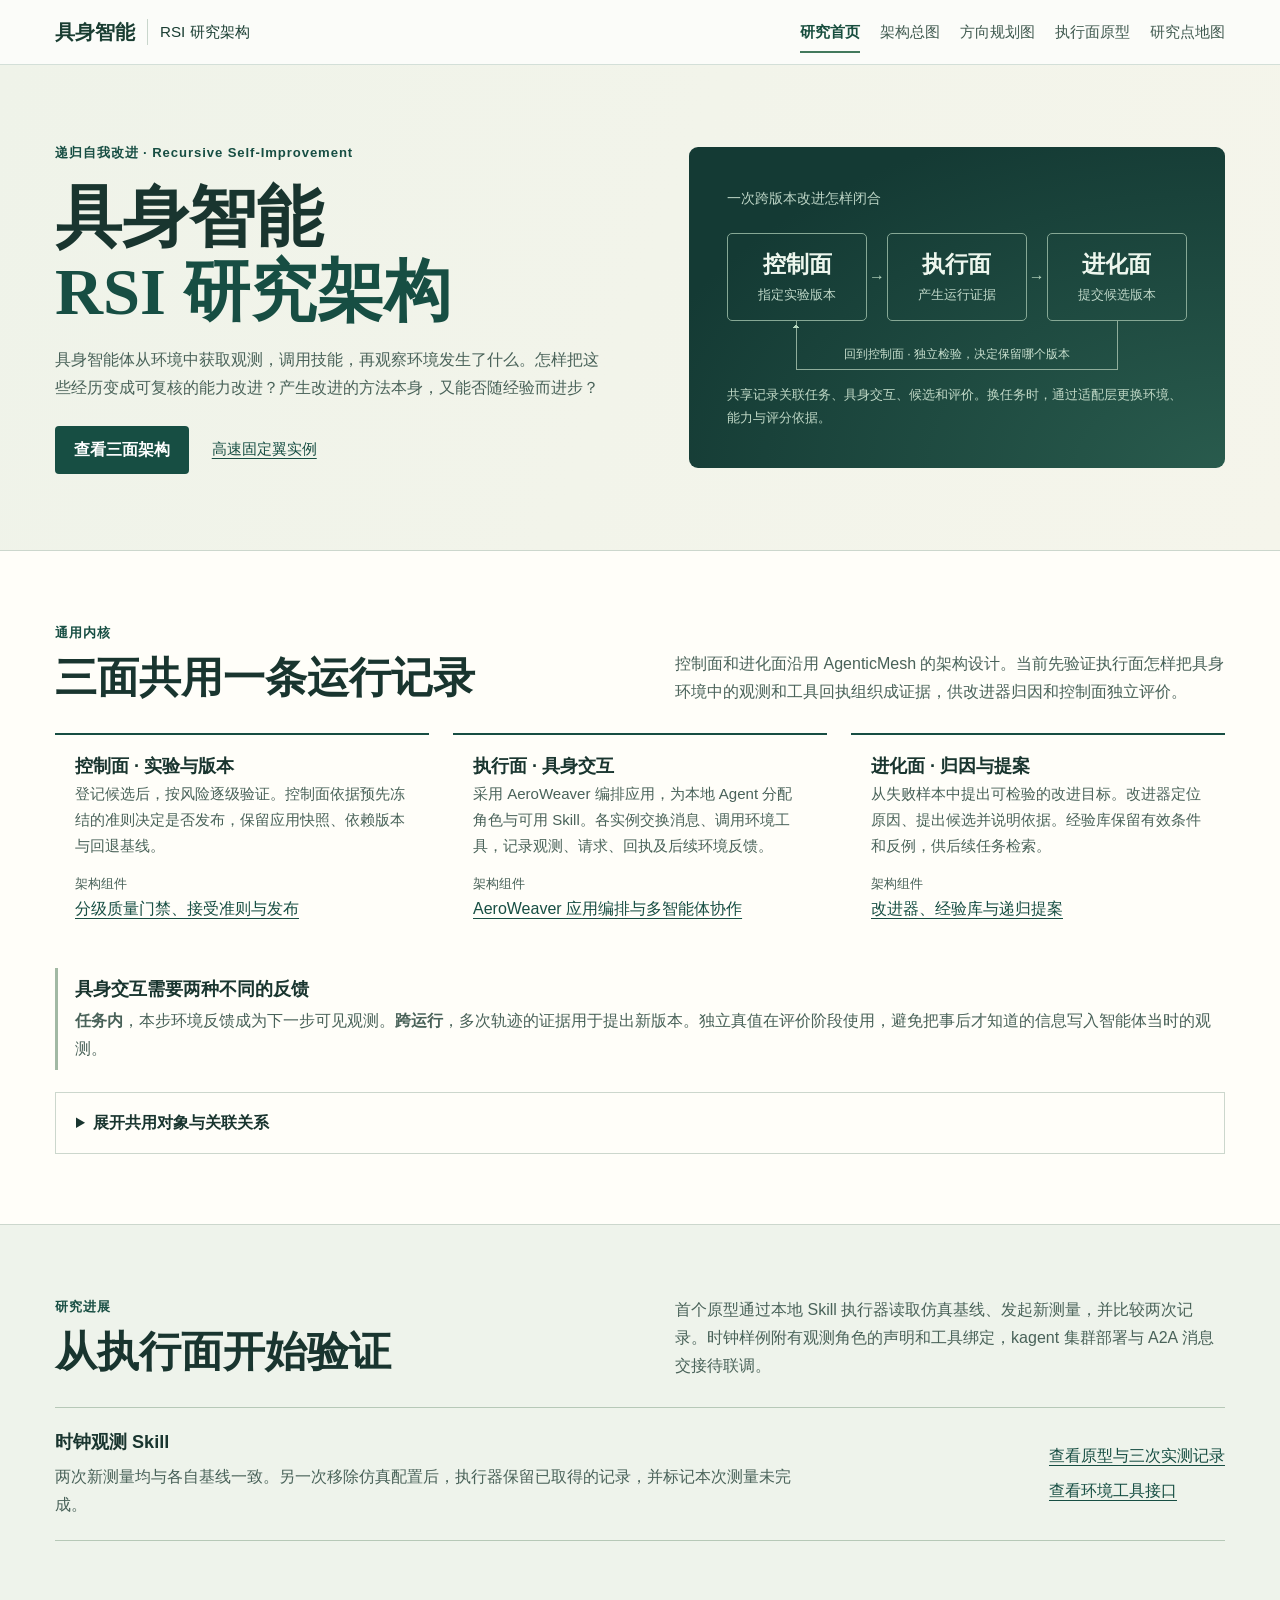
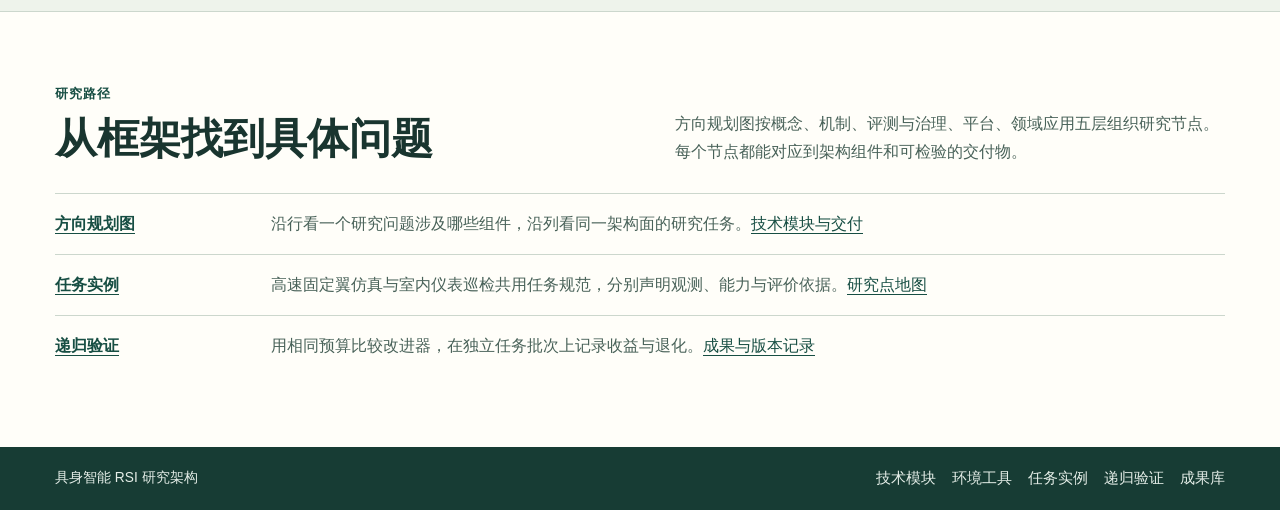
==== index.html @ 6f10c501 "Group application orchestration and local agents under AeroWeaver" ====
<!doctype html>
<html lang="zh-CN"><head><meta charset="utf-8"><meta name="viewport" content="width=device-width,initial-scale=1">
<meta name="theme-color" content="#123c36"><meta name="description" content="具身智能递归自我改进研究框架，涵盖三面架构、研究方向、执行面原型与任务实例。">
<title>具身智能 RSI 研究架构</title>
<link rel="stylesheet" href="./framework.css">
<link rel="stylesheet" href="./embodied.css">
<link rel="stylesheet" href="./guide.css?v=overview-2">
<script src="./framework.js?v=overview-2" defer></script>
</head>
<body id="top" data-page="core"><a class="skip" href="#content">跳到正文</a>
<header class="site-guide"><div class="guide-wrap guide-bar"><a class="guide-brand" href="./index.html"><b>具身智能</b><span>RSI 研究架构</span></a><nav class="guide-nav" aria-label="主导航"><a href="./index.html" aria-current="page">研究首页</a><a href="./architecture.html">架构总图</a><a href="./directions.html">方向规划图</a><a href="./execution.html">执行面原型</a><a href="./topics.html">研究点地图</a></nav></div></header>
<main id="content">
<section class="lead" id="framework"><div class="wrap lead-inner">
      <div><p class="kicker">递归自我改进 · Recursive Self-Improvement</p>
        <h1>具身智能<br><em>RSI 研究架构</em></h1>
        <p class="intro">具身智能体从环境中获取观测，调用技能，再观察环境发生了什么。怎样把这些经历变成可复核的能力改进？产生改进的方法本身，又能否随经验而进步？</p>
        <div class="actions"><a class="button" href="./architecture.html">查看三面架构</a><a class="text-link" href="./fixed-wing.html">高速固定翼实例</a></div>
      </div>
      <figure class="hero-map core-figure">
        <figcaption>一次跨版本改进怎样闭合</figcaption>
        <ol class="cycle">
          <li><a href="./architecture.html#control"><b>控制面</b><span>指定实验版本</span></a></li>
          <li><a href="./architecture.html#execution"><b>执行面</b><span>产生运行证据</span></a></li>
          <li><a href="./architecture.html#evolution"><b>进化面</b><span>提交候选版本</span></a></li>
        </ol>
        <div class="return-path"><span>回到控制面 · 独立检验，决定保留哪个版本</span></div>
        <p>共享记录关联任务、具身交互、候选和评价。换任务时，通过适配层更换环境、能力与评分依据。</p>
      </figure>
    </div></section>
<section class="wrap section" id="shared-record">
      <div class="section-head"><div><p class="kicker">通用内核</p><h2>三面共用一条运行记录</h2></div><p>控制面和进化面沿用 AgenticMesh 的架构设计。当前先验证执行面怎样把具身环境中的观测和工具回执组织成证据，供改进器归因和控制面独立评价。</p></div>
      <div class="planes">
        <article><h3>控制面 · 实验与版本</h3><p>登记候选后，按风险逐级验证。控制面依据预先冻结的准则决定是否发布，保留应用快照、依赖版本与回退基线。</p><small>架构组件</small><a href="./architecture.html#control">分级质量门禁、接受准则与发布</a></article>
        <article><h3>执行面 · 具身交互</h3><p>采用 AeroWeaver 编排应用，为本地 Agent 分配角色与可用 Skill。各实例交换消息、调用环境工具，记录观测、请求、回执及后续环境反馈。</p><small>架构组件</small><a href="./architecture.html?v=1.9#execution">AeroWeaver 应用编排与多智能体协作</a></article>
        <article><h3>进化面 · 归因与提案</h3><p>从失败样本中提出可检验的改进目标。改进器定位原因、提出候选并说明依据。经验库保留有效条件和反例，供后续任务检索。</p><small>架构组件</small><a href="./architecture.html#evolution">改进器、经验库与递归提案</a></article>
      </div>
      <div class="handoff"><h3>具身交互需要两种不同的反馈</h3><p><b>任务内</b>，本步环境反馈成为下一步可见观测。<b>跨运行</b>，多次轨迹的证据用于提出新版本。独立真值在评价阶段使用，避免把事后才知道的信息写入智能体当时的观测。</p></div>
      <details class="worked"><summary>展开共用对象与关联关系</summary><div class="table-scroll"><table>
        <thead><tr><th scope="col">对象</th><th scope="col">最小约定</th><th scope="col">关联到</th></tr></thead><tbody>
          <tr><th scope="row">任务与能力</th><td>环境、具身体、观测范围、能力及版本</td><td>一次运行的条件</td></tr>
          <tr><th scope="row">运行与证据</th><td>运行号、采样和可见时刻、请求回执、后续观测</td><td>当时能知道什么、后来验证了什么</td></tr>
          <tr><th scope="row">提案与候选</th><td>父版本、改进器版本、改动对象、依据与预期</td><td>由哪次经验提出哪次修改</td></tr>
          <tr><th scope="row">评价与版本</th><td>独立协议、对照版本、预算、结果和冻结样本标识</td><td>本轮采用哪个版本，为什么</td></tr>
        </tbody></table></div></details>
    </section>
<section class="band home-work"><div class="wrap section">
  <div class="section-head"><div><p class="kicker">研究进展</p><h2>从执行面开始验证</h2></div>
  <p>首个原型通过本地 Skill 执行器读取仿真基线、发起新测量，并比较两次记录。时钟样例附有观测角色的声明和工具绑定，kagent 集群部署与 A2A 消息交接待联调。</p></div>
  <div class="home-result"><div><h3>时钟观测 Skill</h3><p>两次新测量均与各自基线一致。另一次移除仿真配置后，执行器保留已取得的记录，并标记本次测量未完成。</p></div>
  <div class="home-result-links"><a href="./execution.html">查看原型与三次实测记录</a><a href="./environment.html">查看环境工具接口</a></div></div>
</div></section>
<section class="wrap section home-index"><div class="section-head"><div><p class="kicker">研究路径</p><h2>从框架找到具体问题</h2></div>
<p>方向规划图按概念、机制、评测与治理、平台、领域应用五层组织研究节点。每个节点都能对应到架构组件和可检验的交付物。</p></div>
<dl class="home-rows">
  <div><dt><a href="./directions.html">方向规划图</a></dt><dd>沿行看一个研究问题涉及哪些组件，沿列看同一架构面的研究任务。<a href="./modules.html">技术模块与交付</a></dd></div>
  <div><dt><a href="./cases.html">任务实例</a></dt><dd>高速固定翼仿真与室内仪表巡检共用任务规范，分别声明观测、能力与评价依据。<a href="./topics.html">研究点地图</a></dd></div>
  <div><dt><a href="./recursion.html">递归验证</a></dt><dd>用相同预算比较改进器，在独立任务批次上记录收益与退化。<a href="./assets.html">成果与版本记录</a></dd></div>
</dl></section>
</main>
<footer class="site-foot"><div class="guide-wrap"><span>具身智能 RSI 研究架构</span><nav aria-label="技术资料"><a href="./modules.html">技术模块</a><a href="./environment.html">环境工具</a><a href="./cases.html">任务实例</a><a href="./recursion.html">递归验证</a><a href="./assets.html">成果库</a></nav></div></footer>
</body></html>
---- framework.css ----
:root {
  color-scheme: light;
  --ink: #19352f;
  --muted: #496259;
  --green: #174e43;
  --line: #ccd7cd;
  --pale: #eef3eb;
  --cream: #fffef9;
  --gold: #ad531f;
  --sans: Inter, "Microsoft YaHei", "PingFang SC", sans-serif;
  --serif: "Noto Serif CJK SC", "Source Han Serif SC", SimSun, serif;
  --mono: "IBM Plex Mono", Consolas, monospace;
}
* { box-sizing: border-box; }
html { scroll-behavior: smooth; scroll-padding-top: 1rem; }
body { margin: 0; background: var(--cream); color: var(--ink); font: 1rem/1.75 var(--sans); }
h1, h2, h3, p, figure, ol { margin: 0; }
a { color: var(--green); text-underline-offset: .25em; }
a:focus-visible, summary:focus-visible { outline: 3px solid #ac642d; outline-offset: 4px; }
.wrap { width: min(1170px, calc(100% - 80px)); margin-inline: auto; }
.skip { position: absolute; top: -80px; left: 14px; z-index: 2; padding: 9px; background: white; }
.skip:focus { top: 8px; }
.bar, nav, .brand, .actions { display: flex; align-items: center; }
.bar { justify-content: space-between; min-height: 69px; gap: 20px; }
header, .lead, .band { border-bottom: 1px solid var(--line); }
nav, .actions { gap: 23px; flex-wrap: wrap; }
nav a, .brand { text-decoration: none; }
nav a:hover, .brand:hover { text-decoration: underline; }
nav a { font-size: .91rem; }
.nav-topic { font-weight: 700; }
.brand { gap: 12px; white-space: nowrap; }
.brand b { font: 700 1.3rem/1.3 var(--serif); }
.brand span { padding-left: 12px; border-left: 1px solid var(--line); font-size: .94rem; }
.lead { background: linear-gradient(110deg,#eff3e9,#f5f5eb); }
.lead-inner { display: grid; grid-template-columns: 1.03fr 1fr; gap: 7%; align-items: center; padding-block: clamp(48px,6vw,82px); }
.kicker { color: var(--green); font-size: .82rem; font-weight: 700; letter-spacing: .07em; }
h1 { margin: 16px 0; font: 700 clamp(3.05rem,5.2vw,5rem)/1.12 var(--serif); }
h1 em { color: var(--green); font-style: normal; }
h2 { font: 700 clamp(1.75rem,3.3vw,2.75rem)/1.3 var(--serif); margin-top: 6px; }
h3 { font-size: 1.13rem; line-height: 1.6; }
.intro, .section-head>p, .domain p, .handoff p, .road p, .students p { color: var(--muted); }
.actions { margin-top: 24px; }
.button { display: inline-block; padding: .62em 1.18em; border-radius: 4px; background: var(--green); color: white; text-decoration: none; font-weight: 650; }
.button:hover { background: #216451; }
.text-link { font-size: .95rem; }
.hero-map { padding: clamp(23px,3vw,40px); color: #eff6e9; border-radius: 9px; background: radial-gradient(ellipse at bottom right,#295b4d,#143a34 80%); }
.hero-map figcaption { color: #bdd5c6; font-size: .9rem; margin-bottom: 20px; }
.map-root { position: relative; padding: 10px 8px; margin: auto auto 22px; width: fit-content; max-width: 100%; text-align: center; font: 700 clamp(1.05rem,1.8vw,1.4rem)/1.4 var(--serif); }
.map-root::after { content: ''; position: absolute; left: 50%; top: 100%; height: 23px; border-left: 1px solid #8ab09b; }
.map-branches { display: grid; grid-template-columns: repeat(3,1fr); }
.map-branches a { position: relative; display: grid; justify-items: center; gap: 3px; padding: 18px 1px 5px; color: white; text-decoration: none; }
.map-branches a:hover b { text-decoration: underline; }
.map-branches a::before { content: ''; position: absolute; top: 0; left: 0; right: 0; border-top: 1px solid #8ab09b; }
.map-branches a:first-child::before { left: 50%; }
.map-branches a:last-child::before { right: 50%; }
.map-branches a::after { content: ''; position: absolute; top: 0; left: 50%; height: 12px; border-left: 1px solid #8ab09b; }
.map-branches small, .section-id { font: .86rem/1.5 var(--mono); }
.map-branches small { color: #a9cbb6; }
.map-floor { display: flex; justify-content: space-evenly; flex-wrap: wrap; gap: 8px; margin-top: 19px; border-block: 1px solid #5e8475; padding: 9px 0; color: #dcebdc; }
.hero-map p { margin-top: 12px; color: #c1d9c7; font-size: .84rem; }
.section { padding-block: clamp(45px,5.5vw,75px); }
.section-head { display: grid; grid-template-columns: 1fr 1fr; gap: 6%; align-items: end; margin-bottom: 27px; }
.tracks, .planes, .asset-list { display: grid; grid-template-columns: repeat(3,minmax(0,1fr)); gap: 24px; }
.track, .planes article, .asset-list>div { padding: 15px 0 8px; border-top: 2px solid var(--green); }
.track p:not(.section-id), .planes p, .asset-list p { color: var(--muted); font-size: .94rem; }
.track .section-id { margin-bottom: 4px; color: var(--gold); }
.track .big-q { margin: 9px 0; color: var(--ink) !important; font-size: 1.05rem !important; font-weight: 600; }
details summary { cursor: pointer; font-weight: 600; }
.track details { font-size: .9rem; margin: 14px 0; }
.track details p { margin-top: 6px; }
.track>a { font-size: .9rem; }
.domain, .handoff { border-left: 3px solid #a2b9a4; margin-top: 25px; padding: 7px 0 7px 17px; }
.domain strong, .handoff h3 { display: block; margin-bottom: 3px; }
.band { background: var(--pale); border-top: 1px solid var(--line); }
.planes article { background: var(--cream); padding: 17px 20px 20px; }
.planes small { display: block; margin-top: 12px; color: var(--muted); }
.planes b { font-size: .93rem; }
.road { list-style: none; padding: 0; counter-reset: step; }
.road li { counter-increment: step; display: grid; grid-template-columns: 48px 1fr; gap: 12px; border-top: 1px solid var(--line); padding: 14px 0; }
.road li::before { content: counter(step, decimal-leading-zero); color: var(--gold); font: 1rem/1.75 var(--mono); }
.road small { color: var(--green); }
.asset-list span { display: block; color: var(--muted); font-size: .82rem; }
.asset-list a { font-weight: 650; }
.asset-link { margin-top: 18px; font-size: .9rem; }
.worked { margin-top: 22px; padding: 16px 20px; background: var(--cream); border: 1px solid var(--line); }
.worked>div { padding-top: 10px; }
.table-scroll { overflow-x: auto; }
table { width: 100%; border-collapse: collapse; margin: 8px 0 13px; font-size: .92rem; }
caption { text-align: left; padding: 4px 0; color: var(--muted); }
th, td { text-align: left; padding: 6px 10px; border-bottom: 1px solid var(--line); }
.students { display: grid; grid-template-columns: 1.5fr 1fr; gap: 7%; align-items: center; }
.students>div:last-child { display: grid; justify-items: start; gap: 11px; }
.students p:not(.kicker) { margin-top: 9px; }
footer { background: #153b33; color: #d3e5d6; font-size: .86rem; }
footer a { color: #eaf4e9; }
@media (max-width: 820px) {
  .wrap { width: calc(100% - 40px); }
  .bar { flex-wrap: wrap; gap: 7px; padding-block: 12px; }
  nav { gap: 8px 17px; }
  .lead-inner, .section-head { gap: 24px; }
  .tracks, .planes, .asset-list { gap: 16px; }
}
@media (max-width: 680px) {
  .lead-inner, .section-head, .students, .tracks, .planes, .asset-list { grid-template-columns: 1fr; }
  .lead-inner { padding-block: 32px; }
  .section-head { gap: 10px; }
  .hero-map { padding: 20px; }
  .students { gap: 18px; }
  .road li { grid-template-columns: 34px 1fr; }
  .bar { align-items: flex-start; }
  .actions { gap: 14px; }
  th, td { padding: 4px; }
  .worked { padding: 13px; }
}
@media (prefers-reduced-motion: reduce) {
  html { scroll-behavior: auto; }
}
@media print {
  header nav, .skip, .actions, footer { display: none; }
  .section, .lead-inner { padding-block: 16px; }
  .wrap { width: 96%; }
  .track, .planes article, .worked, .road li { break-inside: avoid; }
}
---- embodied.css ----
.cycle {
  list-style: none;
  margin: 22px 0 0;
  padding: 0;
  display: grid;
  grid-template-columns: repeat(3,minmax(0,1fr));
  align-items: stretch;
  gap: 20px;
}
.cycle li { position: relative; }
.cycle a {
  display: grid;
  gap: 3px;
  height: 100%;
  padding: 13px 3px;
  border: 1px solid #86a895;
  border-radius: 5px;
  text-align: center;
  text-decoration: none;
  color: #eef7ee;
}
.cycle a:hover { background: #376657; }
.cycle a b { font: 700 clamp(1.1rem,1.8vw,1.5rem)/1.5 var(--serif); }
.cycle a span { font-size: .8rem; color: #c0d8c9; }
.cycle li:not(:last-child)::after {
  content: '→';
  position: absolute;
  inset: 50% auto auto calc(100% + 2px);
  transform: translateY(-50%);
  color: #b7d6bf;
}
.return-path {
  position: relative;
  margin: 0 15% 13px;
  border: 1px solid #8fad9b;
  border-top: 0;
  padding: 20px 3px 5px;
  text-align: center;
  line-height: 1.45;
}
.return-path::before { content: '▴'; position: absolute; top: -7px; left: -5px; color: #b6d8bf; }
.return-path span { color: #c9e0cf; font-size: .78rem; }
.profile-panel { padding: clamp(16px,2.5vw,30px); border: 1px solid var(--line); background: var(--cream); }
.profile-menu, .profile-links { display: flex; align-items: center; flex-wrap: wrap; gap: 10px 18px; }
.profile-menu { border-bottom: 1px solid var(--line); padding-bottom: 14px; margin-bottom: 14px; }
.profile-menu label { font-weight: 650; }
.profile-menu select { font: inherit; max-width: 100%; padding: .3em .7em; color: var(--ink); background: white; border: 1px solid #8ba095; border-radius: 4px; }
.profile-menu span { font-size: .86rem; color: var(--muted); }
.profile-panel h3 { font: 700 1.45rem/1.6 var(--serif); }
.field-grid { display: grid; grid-template-columns: repeat(3,minmax(0,1fr)); gap: 14px 23px; margin: 16px 0 22px; }
.field-grid>div { padding-top: 9px; border-top: 1px solid var(--line); }
.field-grid dt { font-weight: 650; color: var(--green); }
.field-grid dd { margin: 2px 0 0; color: var(--muted); font-size: .94rem; }
.profile-links { font-size: .92rem; }
.levels { display: grid; grid-template-columns: 1fr 1fr; gap: 25px; }
.levels article { padding: 16px 0; border-top: 2px solid var(--green); }
.levels article>b { display: block; margin-top: 12px; font-size: .88rem; color: var(--green); }
.evidence-status { border-left: 3px solid #8eaa96; padding-left: 14px; margin-top: 14px; color: var(--muted); }
#control, #execution, #evolution { scroll-margin-top: 20px; }
@media (max-width:680px) {
  .field-grid, .levels { grid-template-columns: 1fr; }
  .cycle { gap: 14px; }
  .cycle a { padding: 9px 1px; }
  .cycle a span { font-size: .7rem; }
  .cycle li:not(:last-child)::after { font-size: .75rem; left: calc(100% + 1px); }
}
---- guide.css ----
.site-guide { background: #fbfcf9; border-bottom: 1px solid #d3dfd8; }
.guide-wrap, .diagram-page { width: min(1170px, calc(100% - 80px)); margin-inline: auto; }
.guide-bar, .guide-brand, .guide-nav { display: flex; align-items: center; }
.guide-bar { min-height: 64px; justify-content: space-between; gap: 12px 24px; }
.guide-brand { gap: 12px; color: #193d32; text-decoration: none; white-space: nowrap; }
.guide-brand b { font: 700 1.25rem/1.4 var(--serif,serif); }
.guide-brand span { border-left: 1px solid #c9d6cc; padding-left: 12px; font-size: .95rem; }
.guide-nav { flex-wrap: wrap; gap: 2px 20px; }
.guide-nav a { padding-block: 8px 6px; border-bottom: 2px solid transparent; font-size: .94rem; color: #405a50; text-decoration: none; white-space: nowrap; }
.guide-nav a:hover, .guide-nav a:focus-visible, .guide-nav a[aria-current] { color: #174d3e; border-color: #43795c; text-decoration: none; }
.guide-nav a[aria-current] { font-weight: 700; }
.home-result { display: grid; grid-template-columns: 2fr 1fr; gap: 1.75rem; padding-block: 1.3rem; border-block: 1px solid #b6c8b7; align-items: center; }
.home-result p { color: var(--muted); margin-top: .35rem; }
.home-result-links { display: grid; gap: .45rem; justify-self: end; }
.home-rows { margin: 0; }
.home-rows > div { display: grid; grid-template-columns: 12rem 1fr; gap: 1.5rem; padding-block: 1rem; border-top: 1px solid var(--line); }
.home-rows dt { font-weight: 700; }
.home-rows dd { margin: 0; color: var(--muted); }
.home-rows dd a { display: inline-block; }
.site-foot { background: #173c34; color: #e5eee8; }
.site-foot .guide-wrap { display: flex; flex-wrap: wrap; justify-content: space-between; align-items: center; gap: 10px 24px; padding-block: 19px; }
.site-foot nav { display: flex; flex-wrap: wrap; gap: 7px 16px; }
.site-foot nav a { color: #e5eee8; }
.detail-heading { margin: 5px 0 0; font: 700 clamp(1.85rem,3.2vw,2.7rem)/1.35 var(--serif); }
.twin-note { margin-top: 20px; border-top: 1px solid var(--line); padding-top: 14px; }
.twin-note h2 { font-size: 1.2rem; margin-bottom: 5px; }
.diagram-page { margin-block: 18px 24px; }
.overview-poster { padding: 1.25rem; margin: 0; background: #fff; border: 1px solid #b8ccc0; border-radius: 8px; color: #213d33; line-height: 1.45; }
.poster-heading { display: flex; gap: 10px 24px; justify-content: space-between; align-items: center; padding: 0 0 13px; }
.poster-heading h1 { font: 700 2rem/1.25 var(--serif); margin: 0 0 4px; }
.poster-heading p,.poster-plane p,.env-content p { color: #3a5448; font-size: .94rem; }
.poster-heading .poster-download { white-space: nowrap; font-weight: 650; font-size: .88rem; }
.overview-poster h2 { font: 700 1.06rem/1.4 var(--sans); margin: 0; color: #1e3a2f; }
.overview-poster a { color: #194c3e; text-underline-offset: .18em; }
.poster-band,.poster-plane { border: 1px solid var(--edge); border-left: 4px solid var(--edge); border-radius: 5px; background: var(--tint); padding: 8px 12px; }
.poster-band { display: grid; grid-template-columns: 11.5rem 1fr; align-items: center; gap: 4px 12px; }
.poster-band.frozen { --edge: #a1b1a7; --tint: #f2f5f2; margin-bottom: 6px; }
.poster-band.decision { --edge: #b99b5e; --tint: #fbf6e9; }
.poster-plane.evolve { --edge: #80a68a; --tint: #eef4ec; }
.poster-plane.run { --edge: #809faf; --tint: #edf4f8; }
.poster-band.evidence { --edge: #a2aa8d; --tint: #f4f5ed; }
.poster-band.environment { --edge: #639381; --tint: #ebf4ee; margin-top: 6px; }
.poster-label small { color: #425b50; font-size: .82rem; }
.poster-nodes { display: grid; grid-template-columns: repeat(3,minmax(0,1fr)); gap: 6px; }
.poster-nodes a,.role-flow a { display: grid; place-content: center; min-height: 40px; padding: 4px 7px; border: 1px solid var(--edge); border-radius: 4px; background: #fff; text-align: center; text-decoration: none; }
.poster-nodes a:hover,.role-flow a:hover { text-decoration: underline; background: #f7faf7; }
.poster-nodes strong,.role-flow a { font-size: .94rem; }
.poster-nodes span { font-size: .82rem; color: #486155; }
.direction-lines { display: grid; grid-template-columns: 1fr 1.2fr; align-items: center; gap: 10px; text-align: center; padding-block: 4px; font-size: .82rem; font-weight: 650; color: #476451; }
.direction-lines span+span { color: #3f6178; }
.poster-pair { display: grid; grid-template-columns: 1fr 1.2fr; gap: 10px; }
.poster-plane .poster-label { display: flex; flex-wrap: wrap; align-items: baseline; gap: 2px 10px; }
.poster-plane .poster-nodes,.role-flow { margin: 7px 0; }
.poster-plane p + p { margin-top: 5px; }
.role-flow { display: grid; grid-template-columns: 1fr auto 1fr; align-items: center; gap: 7px; }
.role-flow span { font-size: .82rem; color: #3f6178; }
.role-flow a { min-height: 32px; font-weight: 650; }
.env-content .poster-nodes { grid-template-columns: 1fr 1fr; margin-top: 5px; }
.poster-use { display: flex; justify-content: space-between; align-items: baseline; flex-wrap: wrap; gap: 6px 14px; padding-top: 9px; font-size: .88rem; }
.anchor-terms, .gates { display: grid; grid-template-columns: repeat(4,minmax(0,1fr)); gap: .8rem; }
.anchor-terms span, .gates span { display: block; color: #40574b; font-size: .86rem; }
.anchor-terms b, .gates b { display: block; color: #20382c; font-size: .94rem; }
.wide-band { display: block; }
.wide-band .poster-label { display: flex; align-items: baseline; gap: .7rem; }
.gate-ends { display: flex; align-items: baseline; gap: .75rem; margin-top: .4rem; font-size: .9rem; }
.gate-ends b { flex: none; color: #695222; }
.gates { list-style: none; margin: .5rem 0; padding: 0; gap: 1.4rem; }
.gates li { position: relative; background: #fffcf4; border: 1px solid #d8c59a; border-radius: 4px; padding: .45rem .6rem; }
.gates li:not(:last-child)::after { content: '→'; position: absolute; top: 50%; left: calc(100% + .23rem); transform: translateY(-50%); color: #866a37; }
.plane-spec { margin: .5rem 0; font-size: .91rem; }
.plane-spec > div { display: grid; grid-template-columns: 5.5em 1fr; gap: .35rem; border-top: 1px solid #c6d6cb; padding: .38rem 0; }
.plane-spec dt { font-weight: 650; }
.plane-spec dd { margin: 0; color: #385045; }
.overview-poster .plane-foot { border-top: 1px solid var(--edge); margin-top: .4rem; padding-top: .4rem; color: #3a5042; font-size: .86rem; }
.diagram-view { min-width: 0; }
.export-poster { float: right; font-size: .9rem; padding-block: .35rem; margin-left: .6rem; }
.diagram-scroll { clear: both; }
.diagram-tools { display: flex; align-items: center; flex-wrap: wrap; gap: .35rem; margin: 0 0 .65rem; font: .875rem/1.5 var(--sans); color: #425c50; }
.diagram-tools [hidden], .diagram-tools[hidden] { display: none; }
.zoom-label { margin-right: .3rem; }
.diagram-tools button { font: inherit; border: 1px solid #baccc0; border-radius: 4px; color: #294e40; background: white; padding: .3rem .72rem; cursor: pointer; }
.diagram-tools button[aria-pressed="true"] { background: #21503e; border-color: #21503e; color: white; }
.zoom-amount { min-width: 3.1em; text-align: center; font-variant-numeric: tabular-nums; }
.diagram-tools button:disabled { opacity: .45; }
.diagram-scroll { max-width: 100%; overflow-x: auto; overscroll-behavior-x: contain; }
.diagram-scroll:focus-visible { outline: 2px solid #43795c; outline-offset: 2px; }
.diagram-stage { position: relative; width: 70rem; margin-inline: auto; overflow: hidden; }
.diagram-sheet { display: flow-root; width: 70rem; transform-origin: left top; }
.diagram-sheet .layer-matrix { margin: 0; }
@media(max-width:800px) {
  .guide-wrap,.diagram-page { width: calc(100% - 32px); }
  .guide-bar { flex-wrap: wrap; gap: 3px 16px; padding-block: 10px 5px; }
  .guide-nav { gap: 0 12px; }
  .guide-nav a { padding-block: 6px; font-size: .9rem; }
}
@media(max-width:660px) {
  .home-rows > div,.home-result { grid-template-columns: 1fr; gap: .25rem; }
  .home-result-links { margin-top: .6rem; justify-self: start; }
  .guide-nav { width: 100%; }
}
@media print {
  .site-guide,.site-foot,.export-poster,.diagram-tools { display: none; }
  .diagram-scroll,.diagram-stage { overflow: visible; }
  .diagram-stage,.diagram-sheet { width: 100% !important; height: auto !important; transform: none !important; }
  .diagram-page { width: 100%; margin: 0; }
  .overview-poster { break-inside: avoid; print-color-adjust: exact; }
}
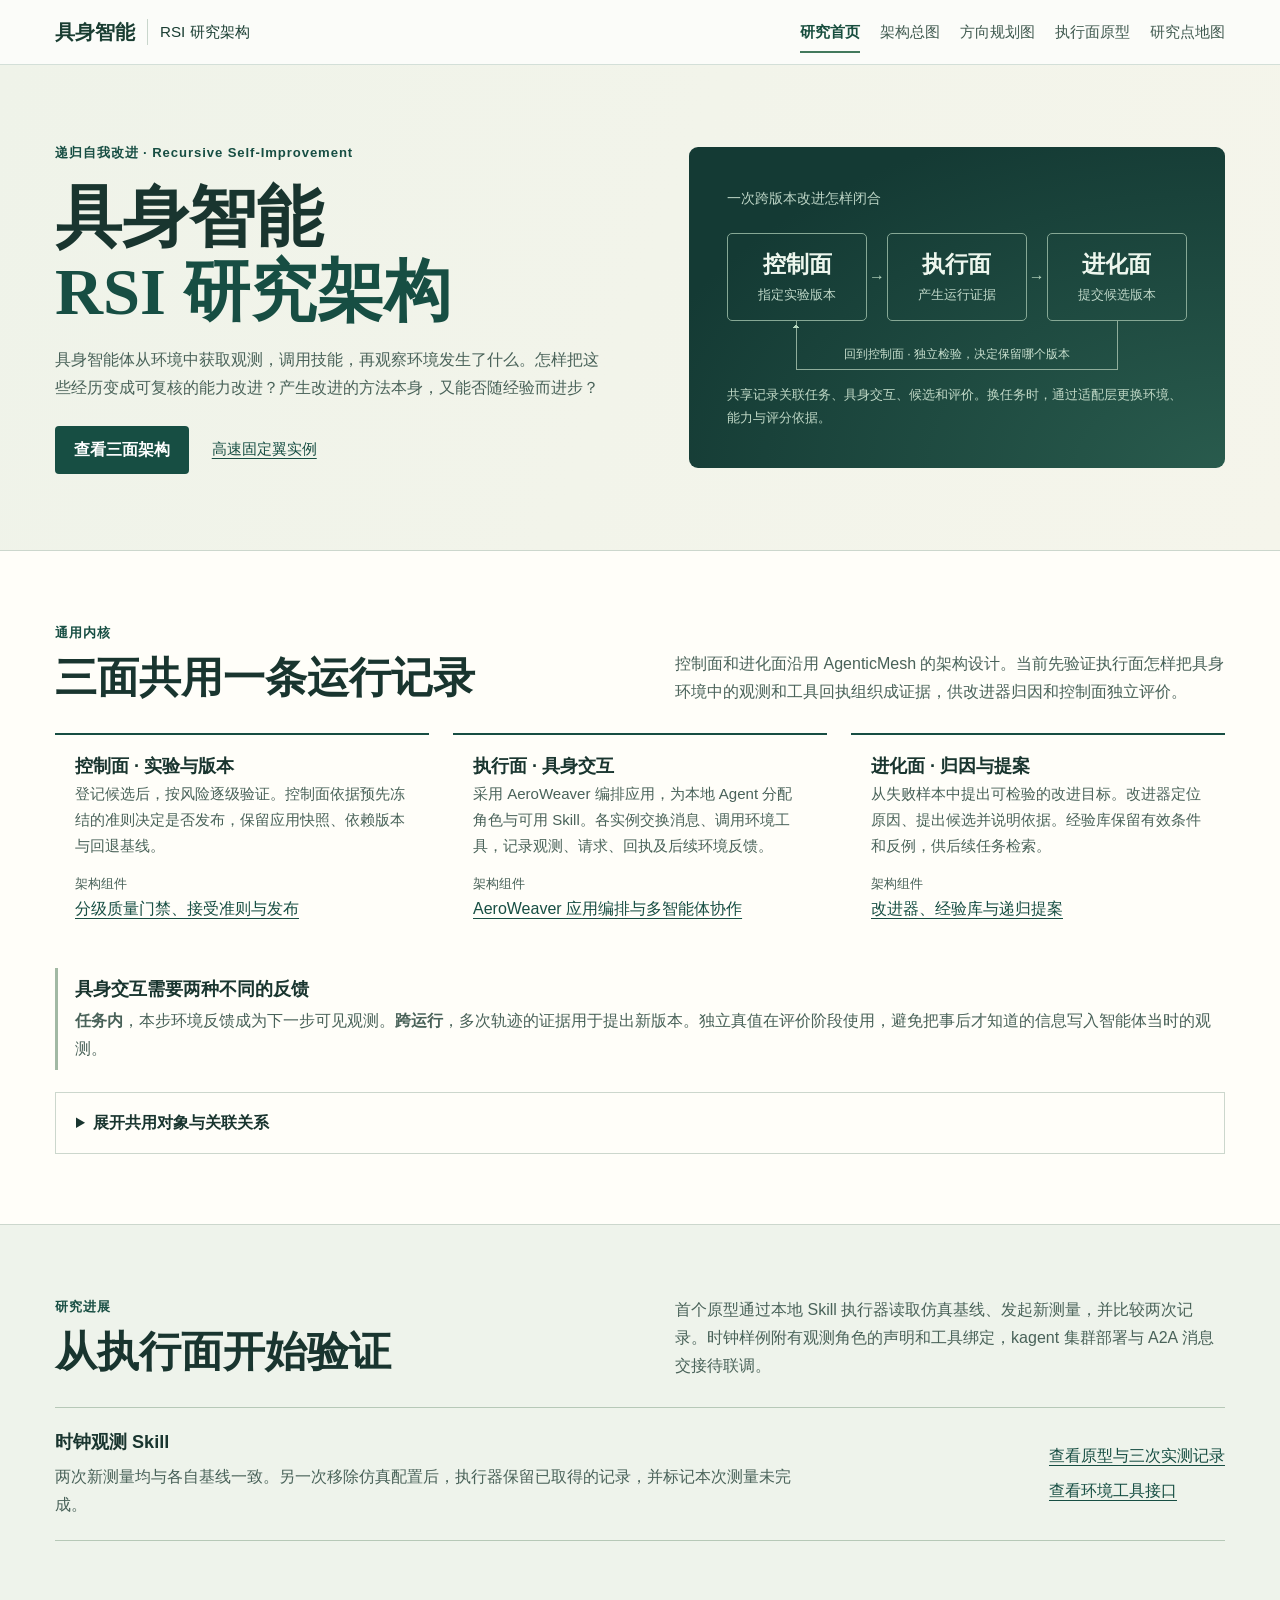
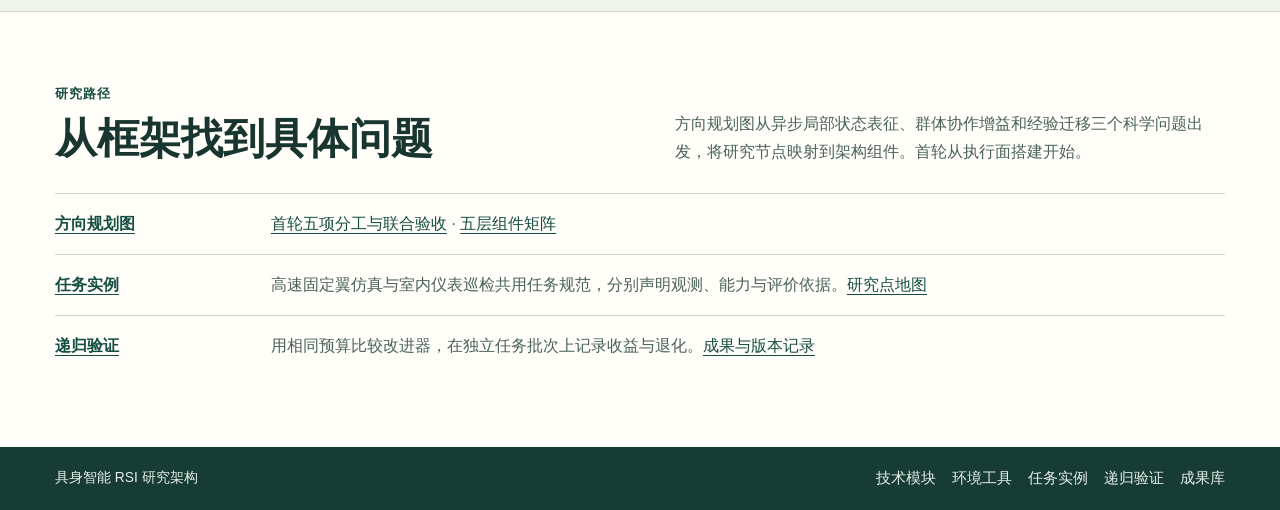
==== commit c24ac5a7: "Map research questions to the first execution-plane milestone" ====
--- a/index.html
+++ b/index.html
@@ -50,9 +50,9 @@
   <div class="home-result-links"><a href="./execution.html">查看原型与三次实测记录</a><a href="./environment.html">查看环境工具接口</a></div></div>
 </div></section>
 <section class="wrap section home-index"><div class="section-head"><div><p class="kicker">研究路径</p><h2>从框架找到具体问题</h2></div>
-<p>方向规划图按概念、机制、评测与治理、平台、领域应用五层组织研究节点。每个节点都能对应到架构组件和可检验的交付物。</p></div>
+<p>方向规划图从异步局部状态表征、群体协作增益和经验迁移三个科学问题出发，将研究节点映射到架构组件。首轮从执行面搭建开始。</p></div>
 <dl class="home-rows">
-  <div><dt><a href="./directions.html">方向规划图</a></dt><dd>沿行看一个研究问题涉及哪些组件，沿列看同一架构面的研究任务。<a href="./modules.html">技术模块与交付</a></dd></div>
+  <div><dt><a href="./directions.html">方向规划图</a></dt><dd><a href="./directions.html#execution-work">首轮五项分工与联合验收</a> · <a href="./directions.html#plan-caption">五层组件矩阵</a></dd></div>
   <div><dt><a href="./cases.html">任务实例</a></dt><dd>高速固定翼仿真与室内仪表巡检共用任务规范，分别声明观测、能力与评价依据。<a href="./topics.html">研究点地图</a></dd></div>
   <div><dt><a href="./recursion.html">递归验证</a></dt><dd>用相同预算比较改进器，在独立任务批次上记录收益与退化。<a href="./assets.html">成果与版本记录</a></dd></div>
 </dl></section>
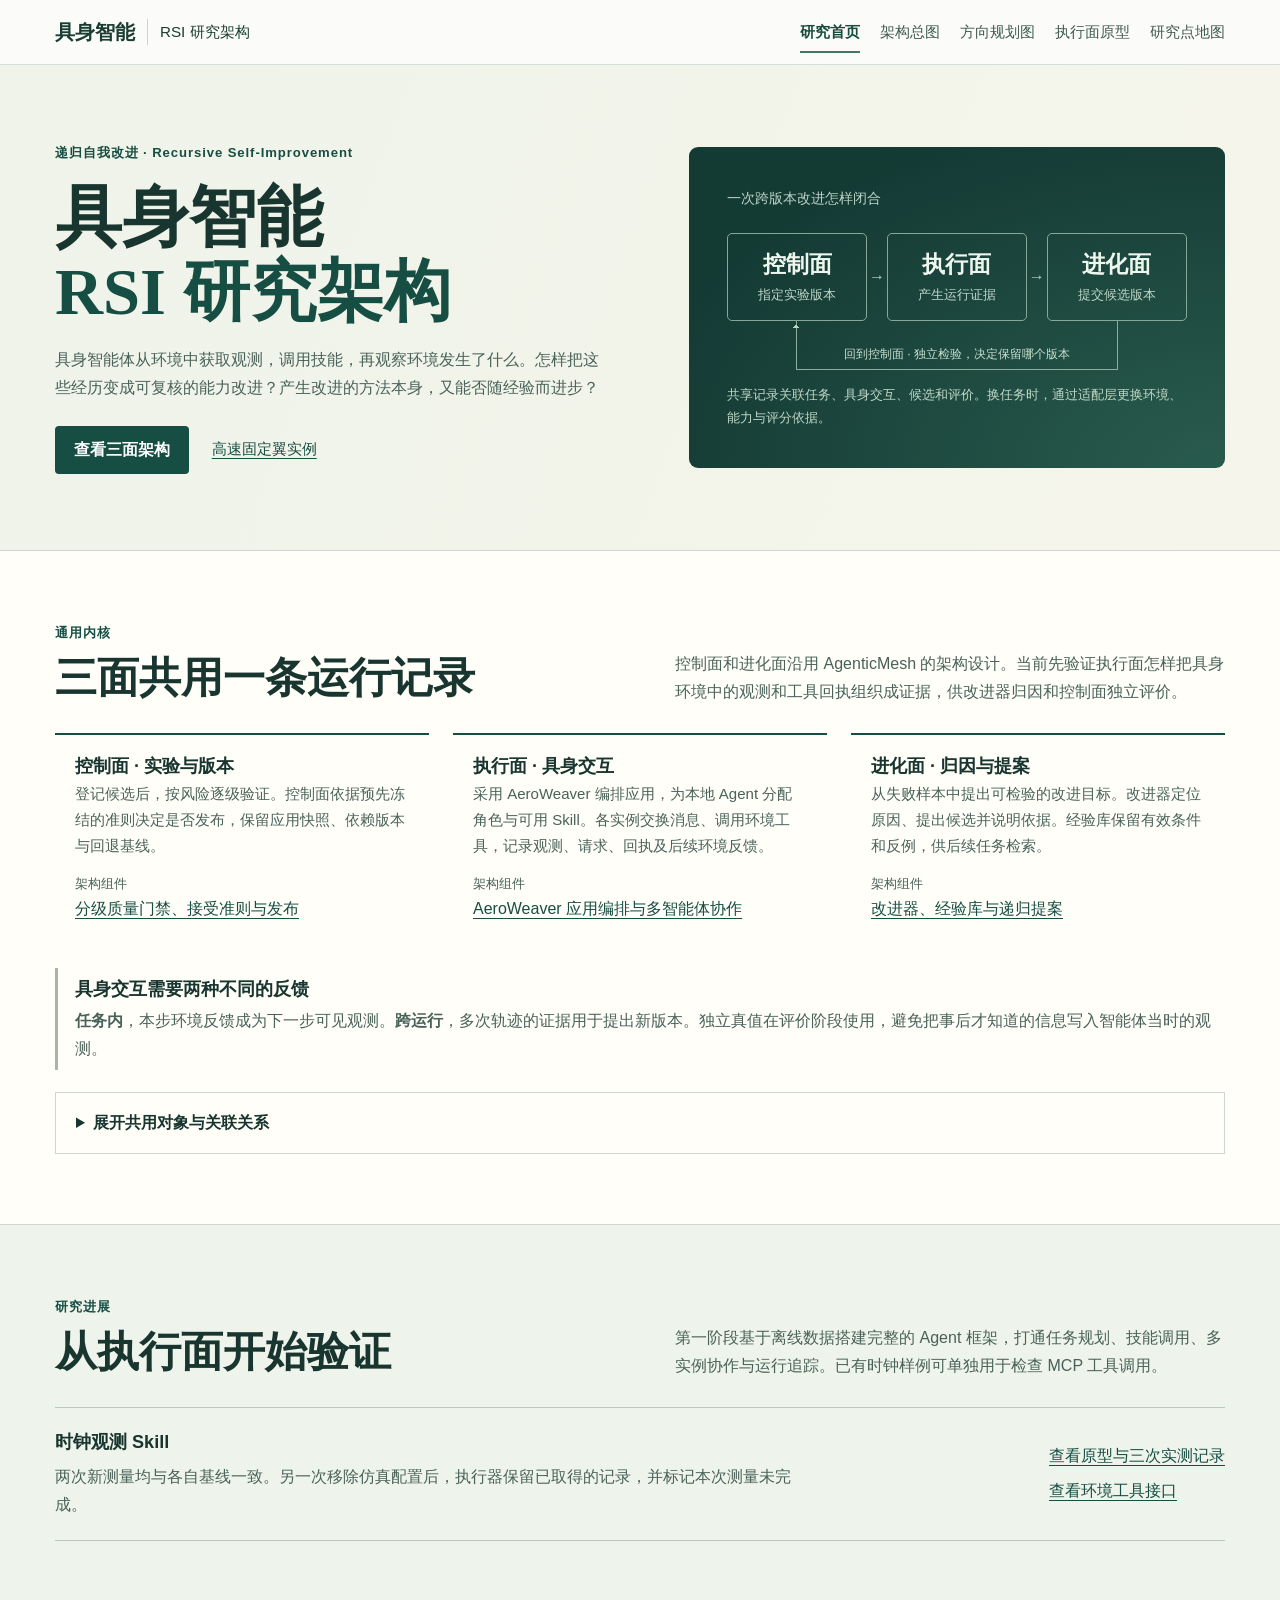
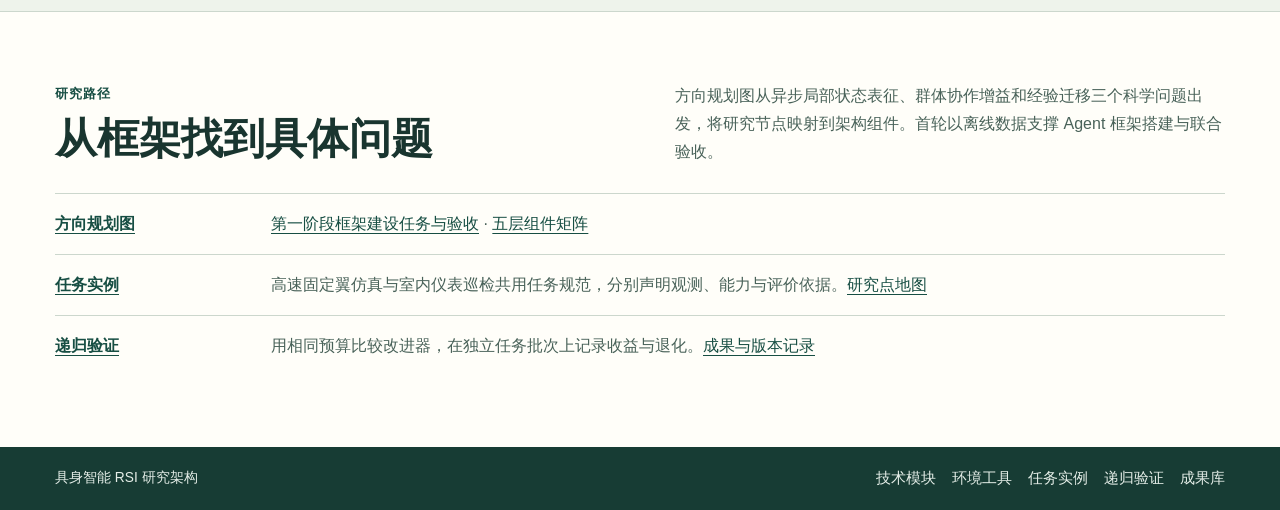
==== commit e3f7c2a0: "Plan the first-stage Agent framework around offline data" ====
--- a/index.html
+++ b/index.html
@@ -3,13 +3,13 @@
 <meta name="theme-color" content="#123c36"><meta name="description" content="具身智能递归自我改进研究框架，涵盖三面架构、研究方向、执行面原型与任务实例。">
 <title>具身智能 RSI 研究架构</title>
 <link rel="stylesheet" href="./framework.css">
-<link rel="stylesheet" href="./embodied.css">
+<link rel="stylesheet" href="./embodied.css">
 <link rel="stylesheet" href="./guide.css?v=overview-2">
 <script src="./framework.js?v=overview-2" defer></script>
 </head>
 <body id="top" data-page="core"><a class="skip" href="#content">跳到正文</a>
 <header class="site-guide"><div class="guide-wrap guide-bar"><a class="guide-brand" href="./index.html"><b>具身智能</b><span>RSI 研究架构</span></a><nav class="guide-nav" aria-label="主导航"><a href="./index.html" aria-current="page">研究首页</a><a href="./architecture.html">架构总图</a><a href="./directions.html">方向规划图</a><a href="./execution.html">执行面原型</a><a href="./topics.html">研究点地图</a></nav></div></header>
-<main id="content">
+<main id="content">
 <section class="lead" id="framework"><div class="wrap lead-inner">
       <div><p class="kicker">递归自我改进 · Recursive Self-Improvement</p>
         <h1>具身智能<br><em>RSI 研究架构</em></h1>
@@ -26,7 +26,7 @@
         <div class="return-path"><span>回到控制面 · 独立检验，决定保留哪个版本</span></div>
         <p>共享记录关联任务、具身交互、候选和评价。换任务时，通过适配层更换环境、能力与评分依据。</p>
       </figure>
-    </div></section>
+    </div></section>
 <section class="wrap section" id="shared-record">
       <div class="section-head"><div><p class="kicker">通用内核</p><h2>三面共用一条运行记录</h2></div><p>控制面和进化面沿用 AgenticMesh 的架构设计。当前先验证执行面怎样把具身环境中的观测和工具回执组织成证据，供改进器归因和控制面独立评价。</p></div>
       <div class="planes">
@@ -42,20 +42,20 @@
           <tr><th scope="row">提案与候选</th><td>父版本、改进器版本、改动对象、依据与预期</td><td>由哪次经验提出哪次修改</td></tr>
           <tr><th scope="row">评价与版本</th><td>独立协议、对照版本、预算、结果和冻结样本标识</td><td>本轮采用哪个版本，为什么</td></tr>
         </tbody></table></div></details>
-    </section>
-<section class="band home-work"><div class="wrap section">
-  <div class="section-head"><div><p class="kicker">研究进展</p><h2>从执行面开始验证</h2></div>
-  <p>首个原型通过本地 Skill 执行器读取仿真基线、发起新测量，并比较两次记录。时钟样例附有观测角色的声明和工具绑定，kagent 集群部署与 A2A 消息交接待联调。</p></div>
-  <div class="home-result"><div><h3>时钟观测 Skill</h3><p>两次新测量均与各自基线一致。另一次移除仿真配置后，执行器保留已取得的记录，并标记本次测量未完成。</p></div>
-  <div class="home-result-links"><a href="./execution.html">查看原型与三次实测记录</a><a href="./environment.html">查看环境工具接口</a></div></div>
-</div></section>
-<section class="wrap section home-index"><div class="section-head"><div><p class="kicker">研究路径</p><h2>从框架找到具体问题</h2></div>
-<p>方向规划图从异步局部状态表征、群体协作增益和经验迁移三个科学问题出发，将研究节点映射到架构组件。首轮从执行面搭建开始。</p></div>
-<dl class="home-rows">
-  <div><dt><a href="./directions.html">方向规划图</a></dt><dd><a href="./directions.html#execution-work">首轮五项分工与联合验收</a> · <a href="./directions.html#plan-caption">五层组件矩阵</a></dd></div>
-  <div><dt><a href="./cases.html">任务实例</a></dt><dd>高速固定翼仿真与室内仪表巡检共用任务规范，分别声明观测、能力与评价依据。<a href="./topics.html">研究点地图</a></dd></div>
-  <div><dt><a href="./recursion.html">递归验证</a></dt><dd>用相同预算比较改进器，在独立任务批次上记录收益与退化。<a href="./assets.html">成果与版本记录</a></dd></div>
-</dl></section>
+    </section>
+<section class="band home-work"><div class="wrap section">
+  <div class="section-head"><div><p class="kicker">研究进展</p><h2>从执行面开始验证</h2></div>
+  <p>第一阶段基于离线数据搭建完整的 Agent 框架，打通任务规划、技能调用、多实例协作与运行追踪。已有时钟样例可单独用于检查 MCP 工具调用。</p></div>
+  <div class="home-result"><div><h3>时钟观测 Skill</h3><p>两次新测量均与各自基线一致。另一次移除仿真配置后，执行器保留已取得的记录，并标记本次测量未完成。</p></div>
+  <div class="home-result-links"><a href="./execution.html">查看原型与三次实测记录</a><a href="./environment.html">查看环境工具接口</a></div></div>
+</div></section>
+<section class="wrap section home-index"><div class="section-head"><div><p class="kicker">研究路径</p><h2>从框架找到具体问题</h2></div>
+<p>方向规划图从异步局部状态表征、群体协作增益和经验迁移三个科学问题出发，将研究节点映射到架构组件。首轮以离线数据支撑 Agent 框架搭建与联合验收。</p></div>
+<dl class="home-rows">
+  <div><dt><a href="./directions.html">方向规划图</a></dt><dd><a href="./directions.html?v=agent-framework-1#execution-work">第一阶段框架建设任务与验收</a> · <a href="./directions.html#plan-caption">五层组件矩阵</a></dd></div>
+  <div><dt><a href="./cases.html">任务实例</a></dt><dd>高速固定翼仿真与室内仪表巡检共用任务规范，分别声明观测、能力与评价依据。<a href="./topics.html">研究点地图</a></dd></div>
+  <div><dt><a href="./recursion.html">递归验证</a></dt><dd>用相同预算比较改进器，在独立任务批次上记录收益与退化。<a href="./assets.html">成果与版本记录</a></dd></div>
+</dl></section>
 </main>
 <footer class="site-foot"><div class="guide-wrap"><span>具身智能 RSI 研究架构</span><nav aria-label="技术资料"><a href="./modules.html">技术模块</a><a href="./environment.html">环境工具</a><a href="./cases.html">任务实例</a><a href="./recursion.html">递归验证</a><a href="./assets.html">成果库</a></nav></div></footer>
 </body></html>
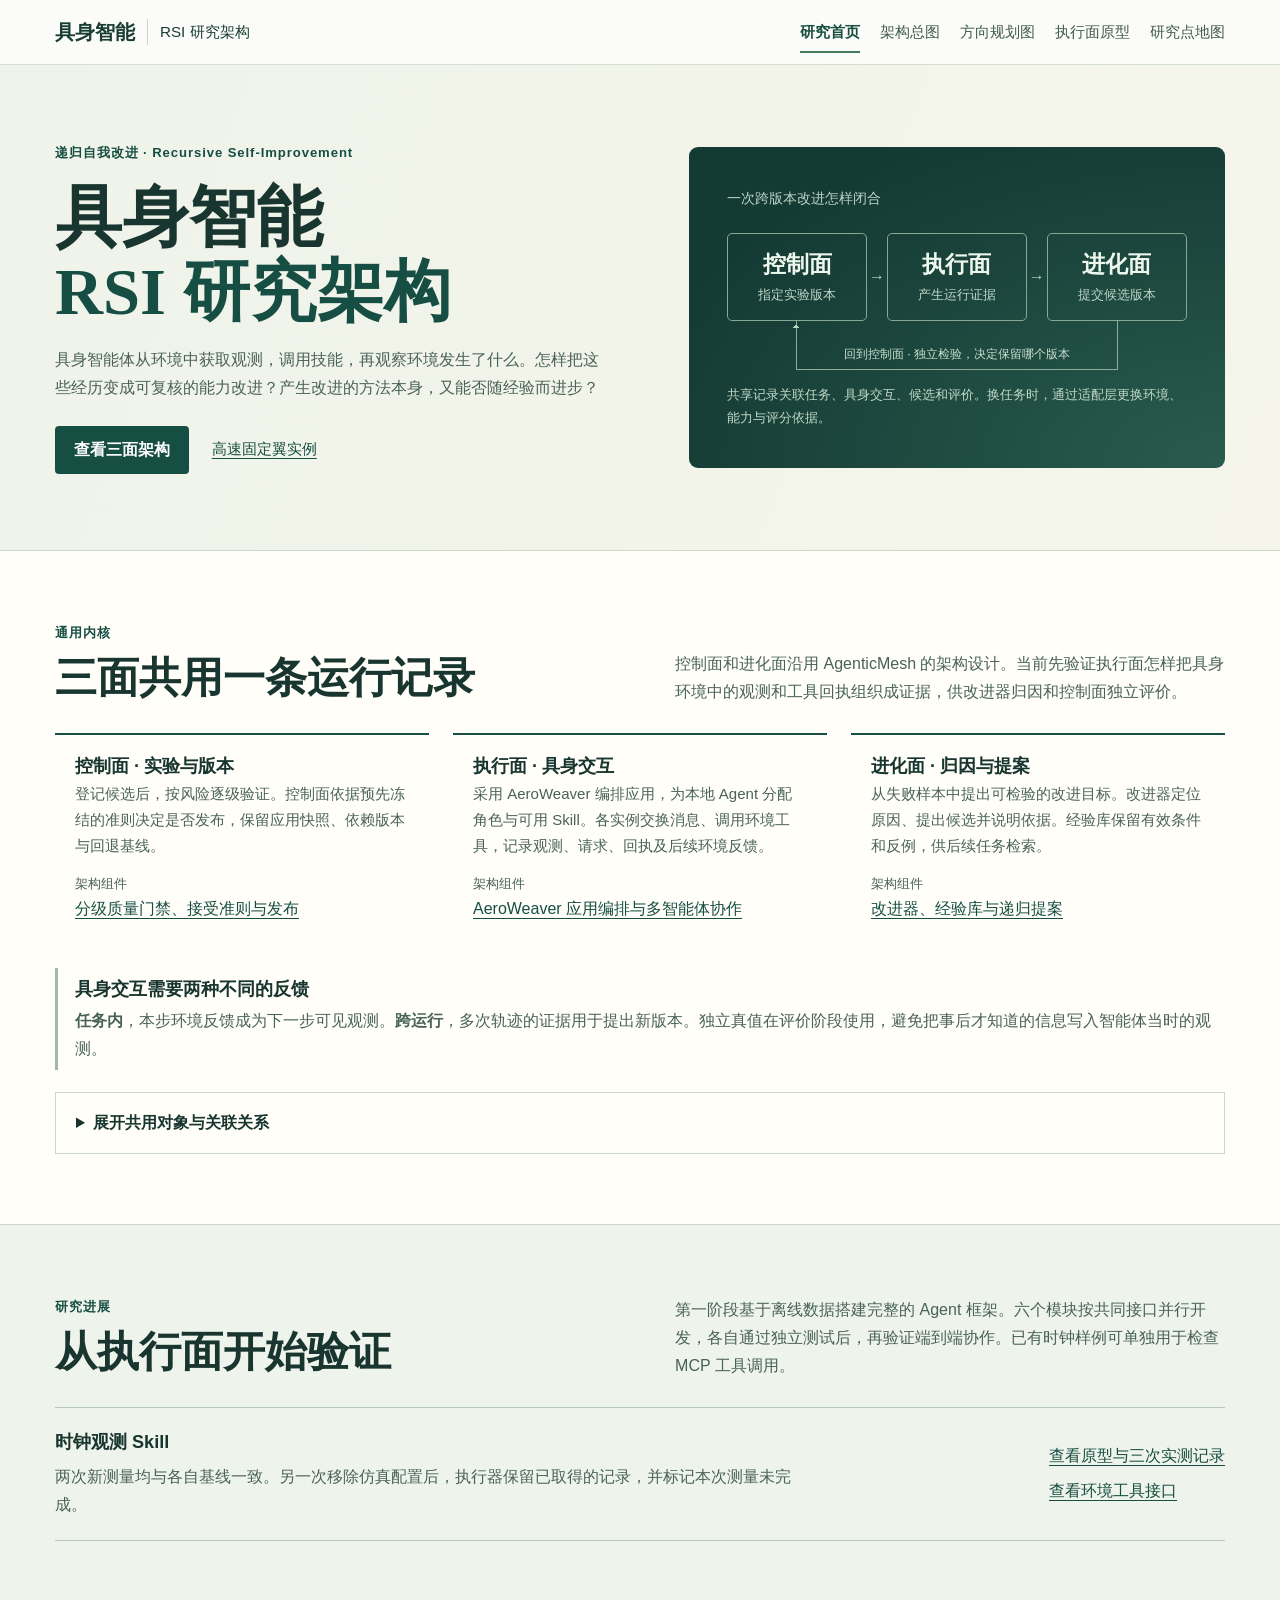
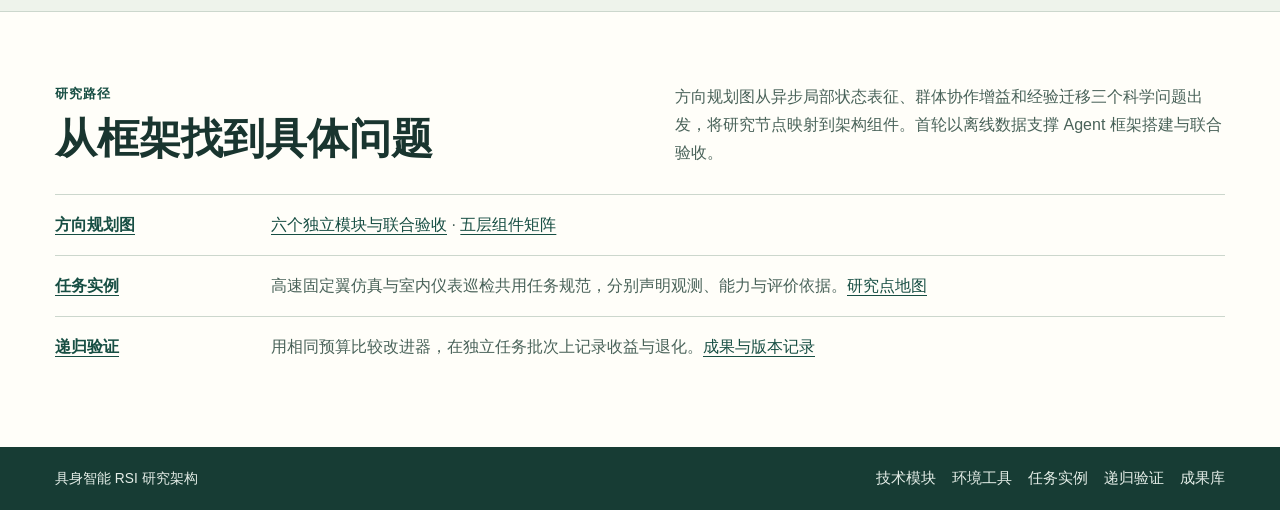
==== commit 3edfc608: "Define six independently testable modules and a shared acceptance fixture" ====
--- a/index.html
+++ b/index.html
@@ -45,14 +45,14 @@
     </section>
 <section class="band home-work"><div class="wrap section">
   <div class="section-head"><div><p class="kicker">研究进展</p><h2>从执行面开始验证</h2></div>
-  <p>第一阶段基于离线数据搭建完整的 Agent 框架，打通任务规划、技能调用、多实例协作与运行追踪。已有时钟样例可单独用于检查 MCP 工具调用。</p></div>
+  <p>第一阶段基于离线数据搭建完整的 Agent 框架。六个模块按共同接口并行开发，各自通过独立测试后，再验证端到端协作。已有时钟样例可单独用于检查 MCP 工具调用。</p></div>
   <div class="home-result"><div><h3>时钟观测 Skill</h3><p>两次新测量均与各自基线一致。另一次移除仿真配置后，执行器保留已取得的记录，并标记本次测量未完成。</p></div>
   <div class="home-result-links"><a href="./execution.html">查看原型与三次实测记录</a><a href="./environment.html">查看环境工具接口</a></div></div>
 </div></section>
 <section class="wrap section home-index"><div class="section-head"><div><p class="kicker">研究路径</p><h2>从框架找到具体问题</h2></div>
 <p>方向规划图从异步局部状态表征、群体协作增益和经验迁移三个科学问题出发，将研究节点映射到架构组件。首轮以离线数据支撑 Agent 框架搭建与联合验收。</p></div>
 <dl class="home-rows">
-  <div><dt><a href="./directions.html">方向规划图</a></dt><dd><a href="./directions.html?v=agent-framework-1#execution-work">第一阶段框架建设任务与验收</a> · <a href="./directions.html#plan-caption">五层组件矩阵</a></dd></div>
+  <div><dt><a href="./directions.html">方向规划图</a></dt><dd><a href="./directions.html?v=parallel-modules-1#execution-work">六个独立模块与联合验收</a> · <a href="./directions.html#plan-caption">五层组件矩阵</a></dd></div>
   <div><dt><a href="./cases.html">任务实例</a></dt><dd>高速固定翼仿真与室内仪表巡检共用任务规范，分别声明观测、能力与评价依据。<a href="./topics.html">研究点地图</a></dd></div>
   <div><dt><a href="./recursion.html">递归验证</a></dt><dd>用相同预算比较改进器，在独立任务批次上记录收益与退化。<a href="./assets.html">成果与版本记录</a></dd></div>
 </dl></section>
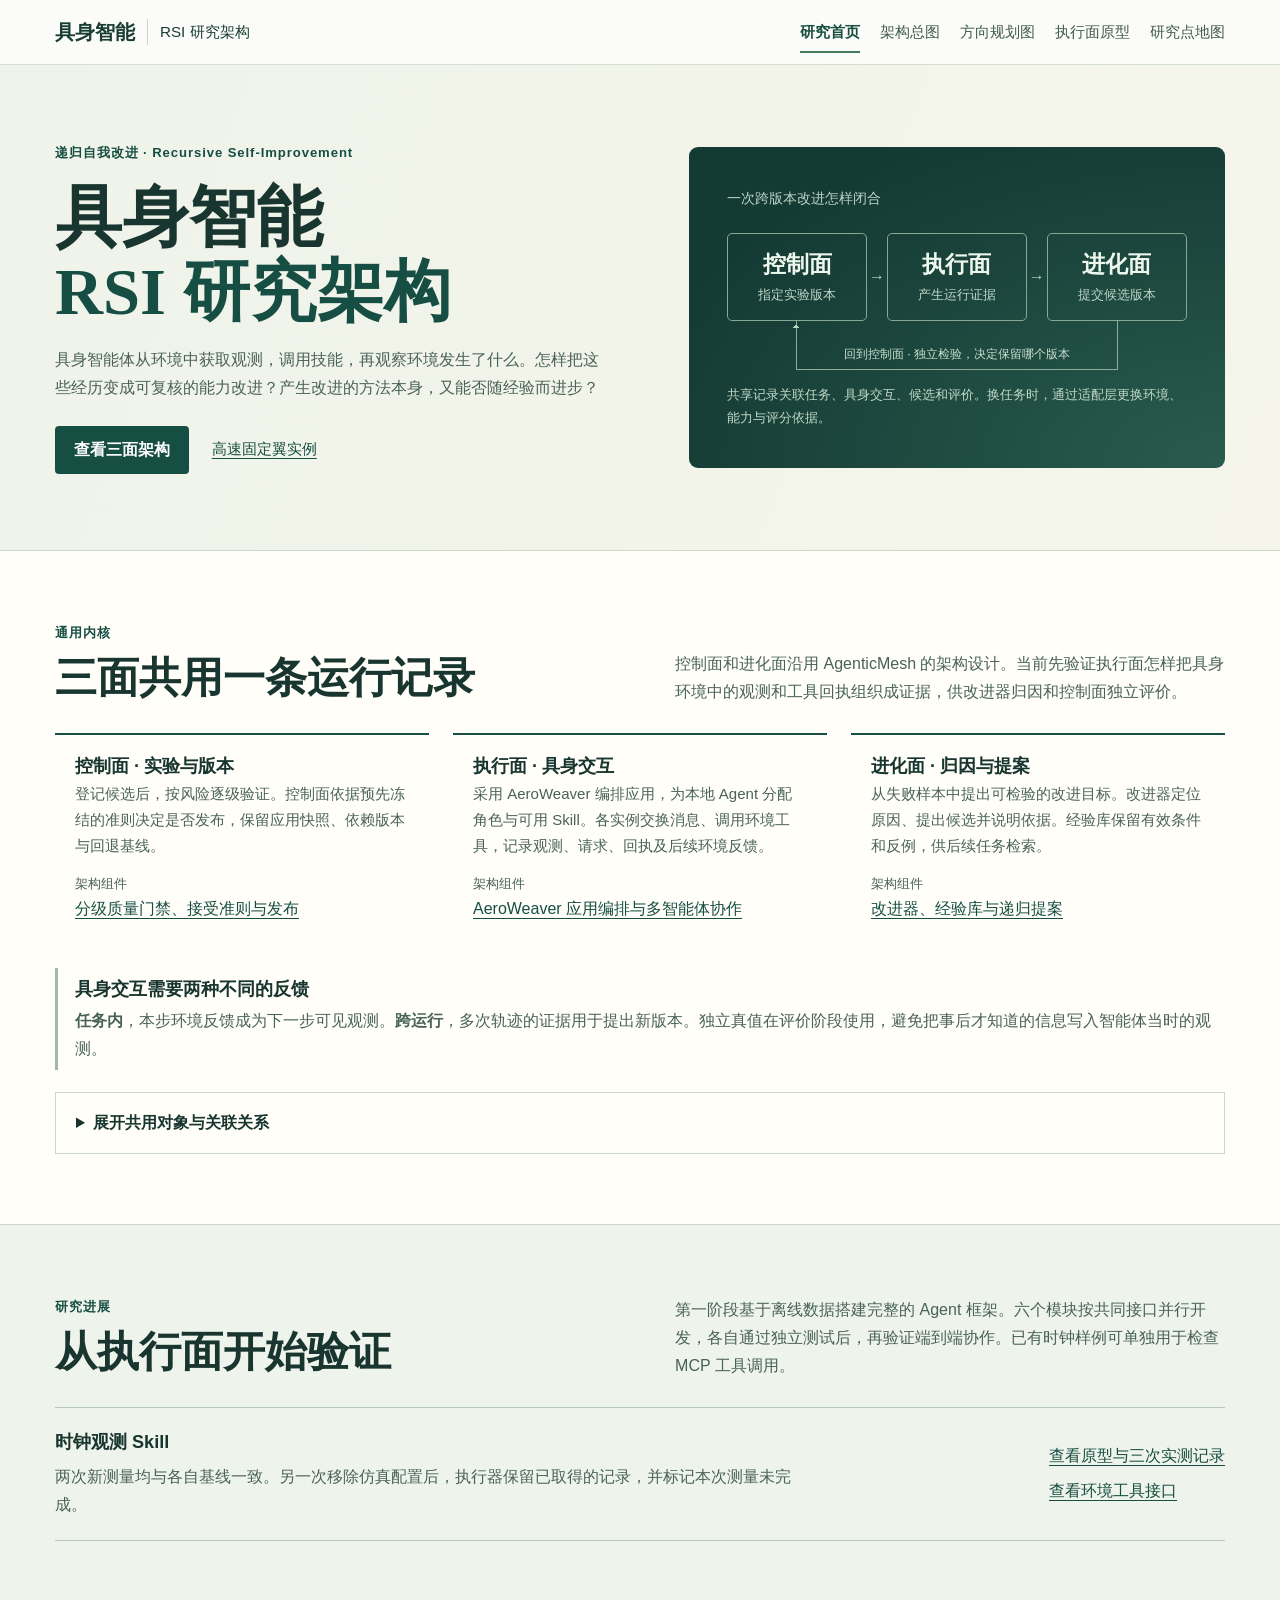
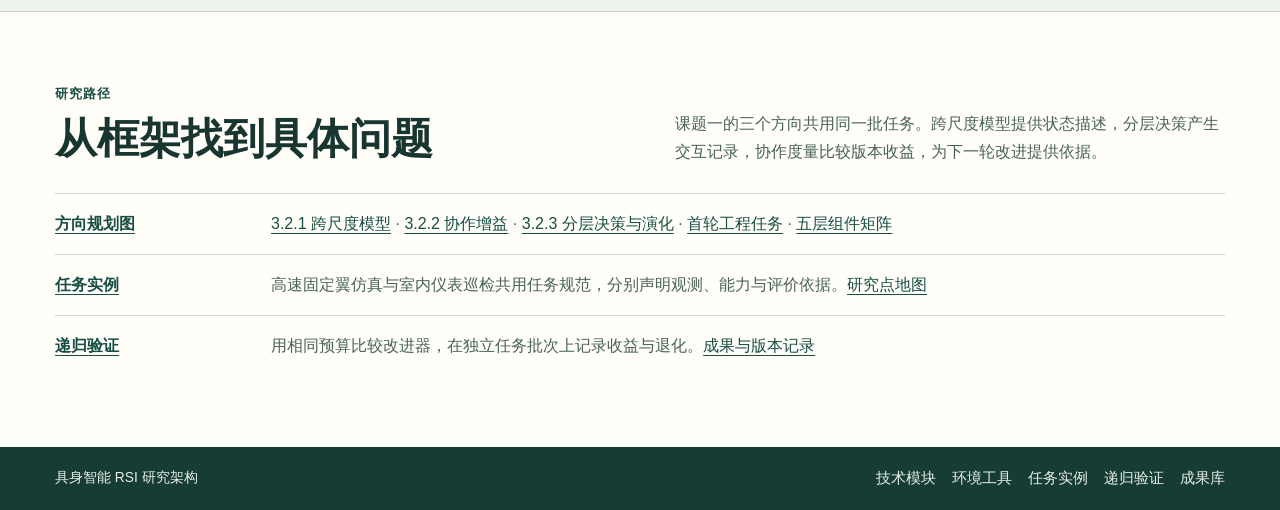
==== commit 46f7673b: "Align the three research directions, tasks and first deliverables with the proposal" ====
--- a/index.html
+++ b/index.html
@@ -50,9 +50,9 @@
   <div class="home-result-links"><a href="./execution.html">查看原型与三次实测记录</a><a href="./environment.html">查看环境工具接口</a></div></div>
 </div></section>
 <section class="wrap section home-index"><div class="section-head"><div><p class="kicker">研究路径</p><h2>从框架找到具体问题</h2></div>
-<p>方向规划图从异步局部状态表征、群体协作增益和经验迁移三个科学问题出发，将研究节点映射到架构组件。首轮以离线数据支撑 Agent 框架搭建与联合验收。</p></div>
+<p>课题一的三个方向共用同一批任务。跨尺度模型提供状态描述，分层决策产生交互记录，协作度量比较版本收益，为下一轮改进提供依据。</p></div>
 <dl class="home-rows">
-  <div><dt><a href="./directions.html">方向规划图</a></dt><dd><a href="./directions.html?v=parallel-modules-1#execution-work">六个独立模块与联合验收</a> · <a href="./directions.html#plan-caption">五层组件矩阵</a></dd></div>
+  <div><dt><a href="./directions.html">方向规划图</a></dt><dd><a href="./directions.html#question-state">3.2.1 跨尺度模型</a> · <a href="./directions.html#question-coordination">3.2.2 协作增益</a> · <a href="./directions.html#question-transfer">3.2.3 分层决策与演化</a> · <a href="./directions.html#execution-work">首轮工程任务</a> · <a href="./directions.html#plan-caption">五层组件矩阵</a></dd></div>
   <div><dt><a href="./cases.html">任务实例</a></dt><dd>高速固定翼仿真与室内仪表巡检共用任务规范，分别声明观测、能力与评价依据。<a href="./topics.html">研究点地图</a></dd></div>
   <div><dt><a href="./recursion.html">递归验证</a></dt><dd>用相同预算比较改进器，在独立任务批次上记录收益与退化。<a href="./assets.html">成果与版本记录</a></dd></div>
 </dl></section>
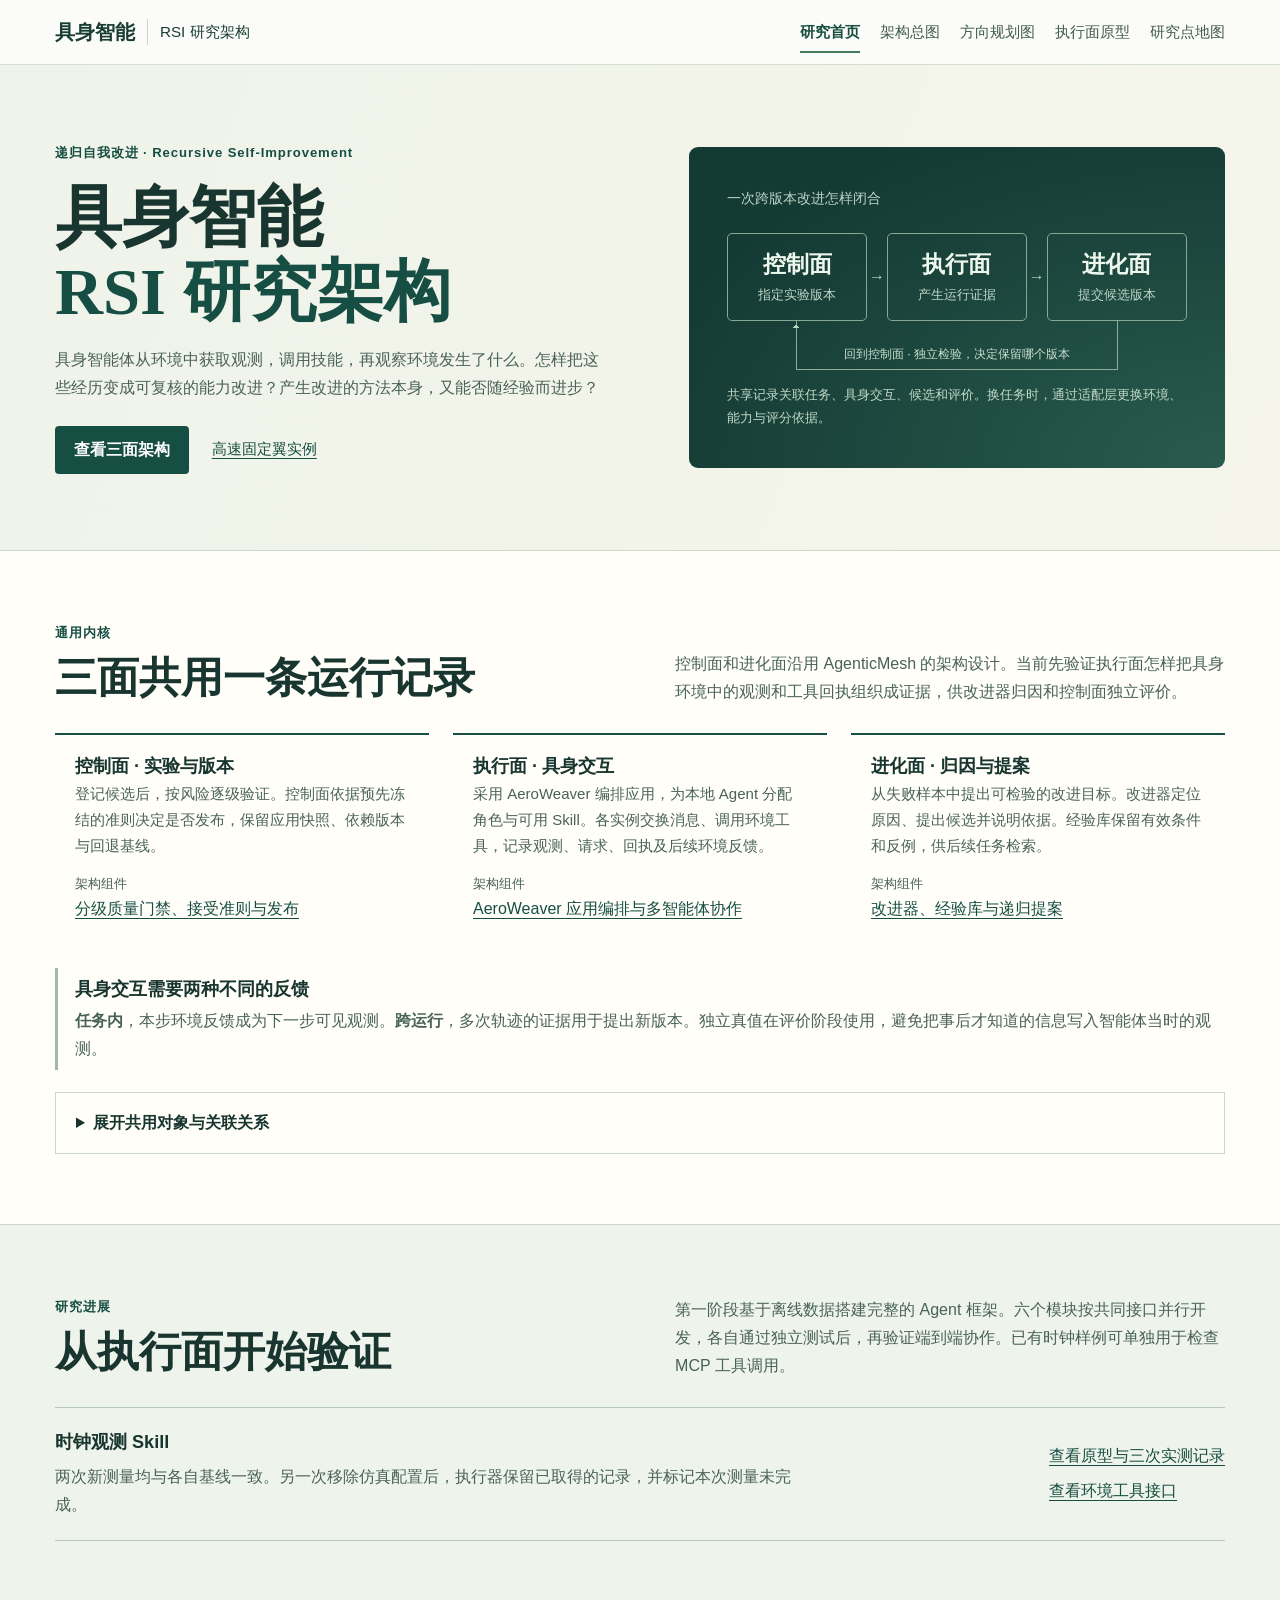
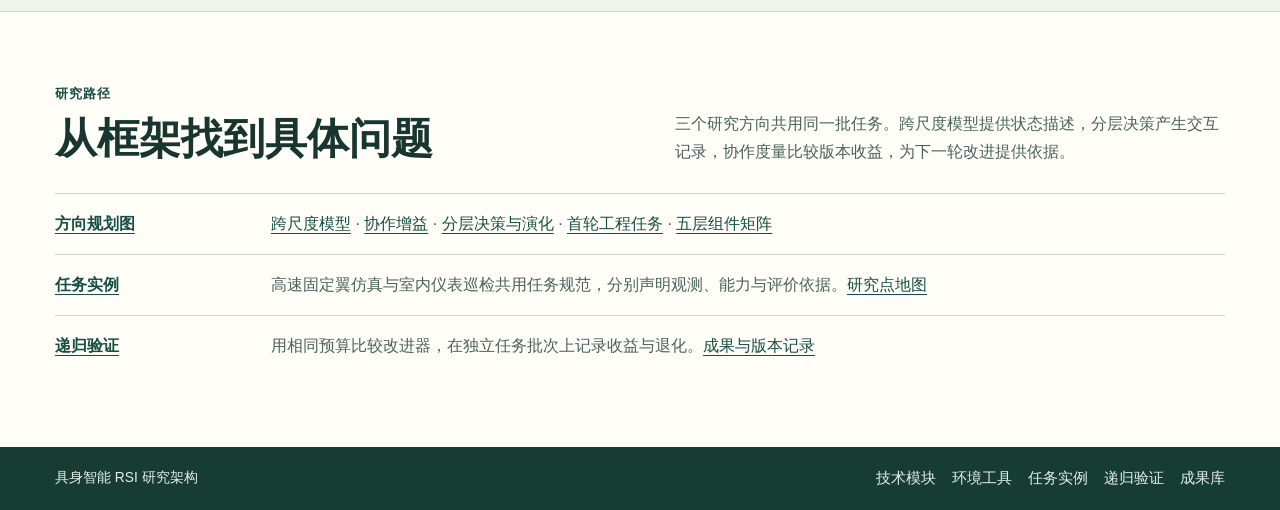
==== commit 38a2b190: "Simplify the three research directions to their names and main tasks" ====
--- a/index.html
+++ b/index.html
@@ -50,9 +50,9 @@
   <div class="home-result-links"><a href="./execution.html">查看原型与三次实测记录</a><a href="./environment.html">查看环境工具接口</a></div></div>
 </div></section>
 <section class="wrap section home-index"><div class="section-head"><div><p class="kicker">研究路径</p><h2>从框架找到具体问题</h2></div>
-<p>课题一的三个方向共用同一批任务。跨尺度模型提供状态描述，分层决策产生交互记录，协作度量比较版本收益，为下一轮改进提供依据。</p></div>
+<p>三个研究方向共用同一批任务。跨尺度模型提供状态描述，分层决策产生交互记录，协作度量比较版本收益，为下一轮改进提供依据。</p></div>
 <dl class="home-rows">
-  <div><dt><a href="./directions.html">方向规划图</a></dt><dd><a href="./directions.html#question-state">3.2.1 跨尺度模型</a> · <a href="./directions.html#question-coordination">3.2.2 协作增益</a> · <a href="./directions.html#question-transfer">3.2.3 分层决策与演化</a> · <a href="./directions.html#execution-work">首轮工程任务</a> · <a href="./directions.html#plan-caption">五层组件矩阵</a></dd></div>
+  <div><dt><a href="./directions.html">方向规划图</a></dt><dd><a href="./directions.html#question-state">跨尺度模型</a> · <a href="./directions.html#question-coordination">协作增益</a> · <a href="./directions.html#question-transfer">分层决策与演化</a> · <a href="./directions.html#execution-work">首轮工程任务</a> · <a href="./directions.html#plan-caption">五层组件矩阵</a></dd></div>
   <div><dt><a href="./cases.html">任务实例</a></dt><dd>高速固定翼仿真与室内仪表巡检共用任务规范，分别声明观测、能力与评价依据。<a href="./topics.html">研究点地图</a></dd></div>
   <div><dt><a href="./recursion.html">递归验证</a></dt><dd>用相同预算比较改进器，在独立任务批次上记录收益与退化。<a href="./assets.html">成果与版本记录</a></dd></div>
 </dl></section>
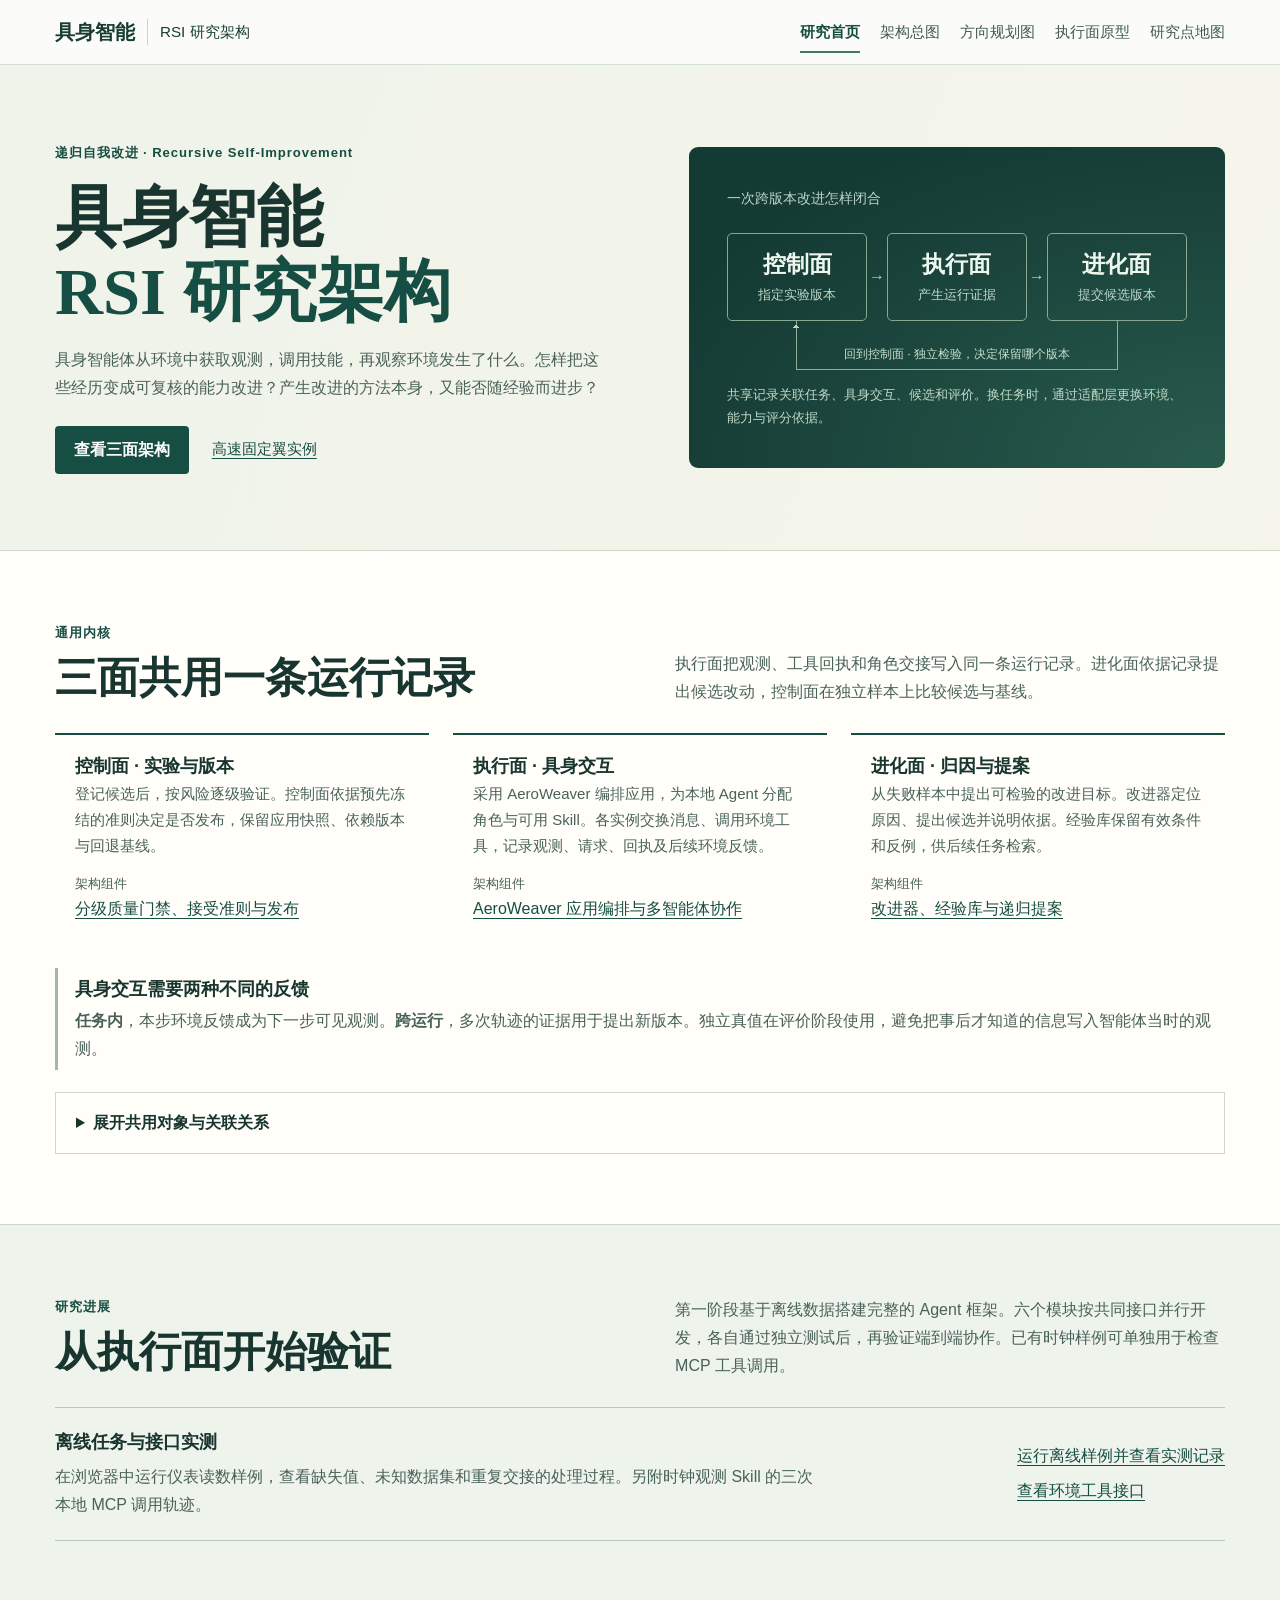
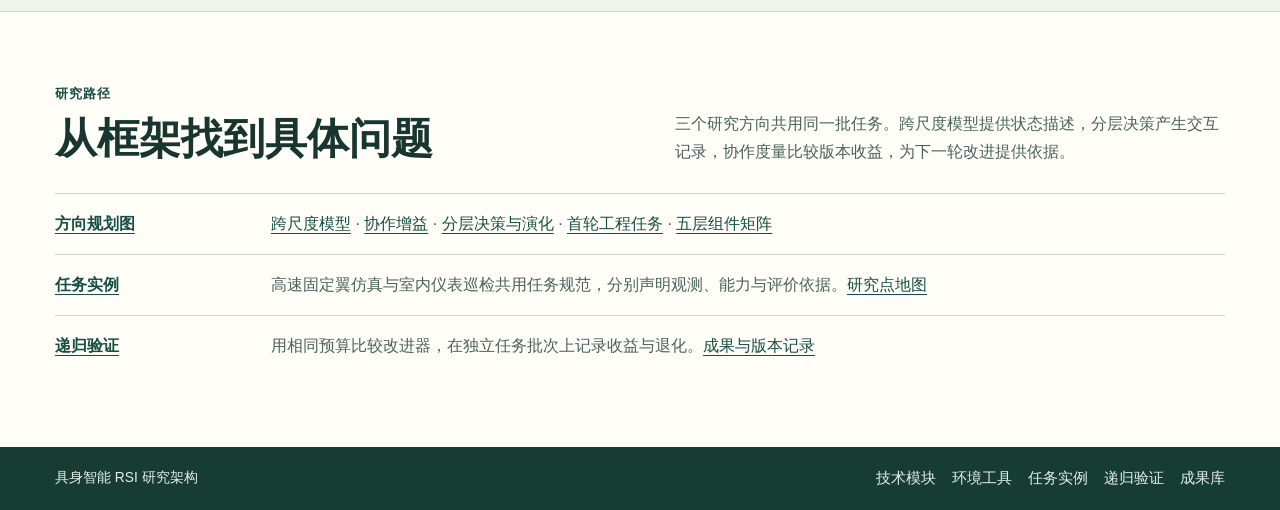
==== commit 22dd9ef9: "Align the execution prototype, research map and RSI architecture" ====
--- a/index.html
+++ b/index.html
@@ -28,7 +28,7 @@
       </figure>
     </div></section>
 <section class="wrap section" id="shared-record">
-      <div class="section-head"><div><p class="kicker">通用内核</p><h2>三面共用一条运行记录</h2></div><p>控制面和进化面沿用 AgenticMesh 的架构设计。当前先验证执行面怎样把具身环境中的观测和工具回执组织成证据，供改进器归因和控制面独立评价。</p></div>
+      <div class="section-head"><div><p class="kicker">通用内核</p><h2>三面共用一条运行记录</h2></div><p>执行面把观测、工具回执和角色交接写入同一条运行记录。进化面依据记录提出候选改动，控制面在独立样本上比较候选与基线。</p></div>
       <div class="planes">
         <article><h3>控制面 · 实验与版本</h3><p>登记候选后，按风险逐级验证。控制面依据预先冻结的准则决定是否发布，保留应用快照、依赖版本与回退基线。</p><small>架构组件</small><a href="./architecture.html#control">分级质量门禁、接受准则与发布</a></article>
         <article><h3>执行面 · 具身交互</h3><p>采用 AeroWeaver 编排应用，为本地 Agent 分配角色与可用 Skill。各实例交换消息、调用环境工具，记录观测、请求、回执及后续环境反馈。</p><small>架构组件</small><a href="./architecture.html?v=1.9#execution">AeroWeaver 应用编排与多智能体协作</a></article>
@@ -46,8 +46,8 @@
 <section class="band home-work"><div class="wrap section">
   <div class="section-head"><div><p class="kicker">研究进展</p><h2>从执行面开始验证</h2></div>
   <p>第一阶段基于离线数据搭建完整的 Agent 框架。六个模块按共同接口并行开发，各自通过独立测试后，再验证端到端协作。已有时钟样例可单独用于检查 MCP 工具调用。</p></div>
-  <div class="home-result"><div><h3>时钟观测 Skill</h3><p>两次新测量均与各自基线一致。另一次移除仿真配置后，执行器保留已取得的记录，并标记本次测量未完成。</p></div>
-  <div class="home-result-links"><a href="./execution.html">查看原型与三次实测记录</a><a href="./environment.html">查看环境工具接口</a></div></div>
+  <div class="home-result"><div><h3>离线任务与接口实测</h3><p>在浏览器中运行仪表读数样例，查看缺失值、未知数据集和重复交接的处理过程。另附时钟观测 Skill 的三次本地 MCP 调用轨迹。</p></div>
+  <div class="home-result-links"><a href="./execution.html">运行离线样例并查看实测记录</a><a href="./environment.html">查看环境工具接口</a></div></div>
 </div></section>
 <section class="wrap section home-index"><div class="section-head"><div><p class="kicker">研究路径</p><h2>从框架找到具体问题</h2></div>
 <p>三个研究方向共用同一批任务。跨尺度模型提供状态描述，分层决策产生交互记录，协作度量比较版本收益，为下一轮改进提供依据。</p></div>
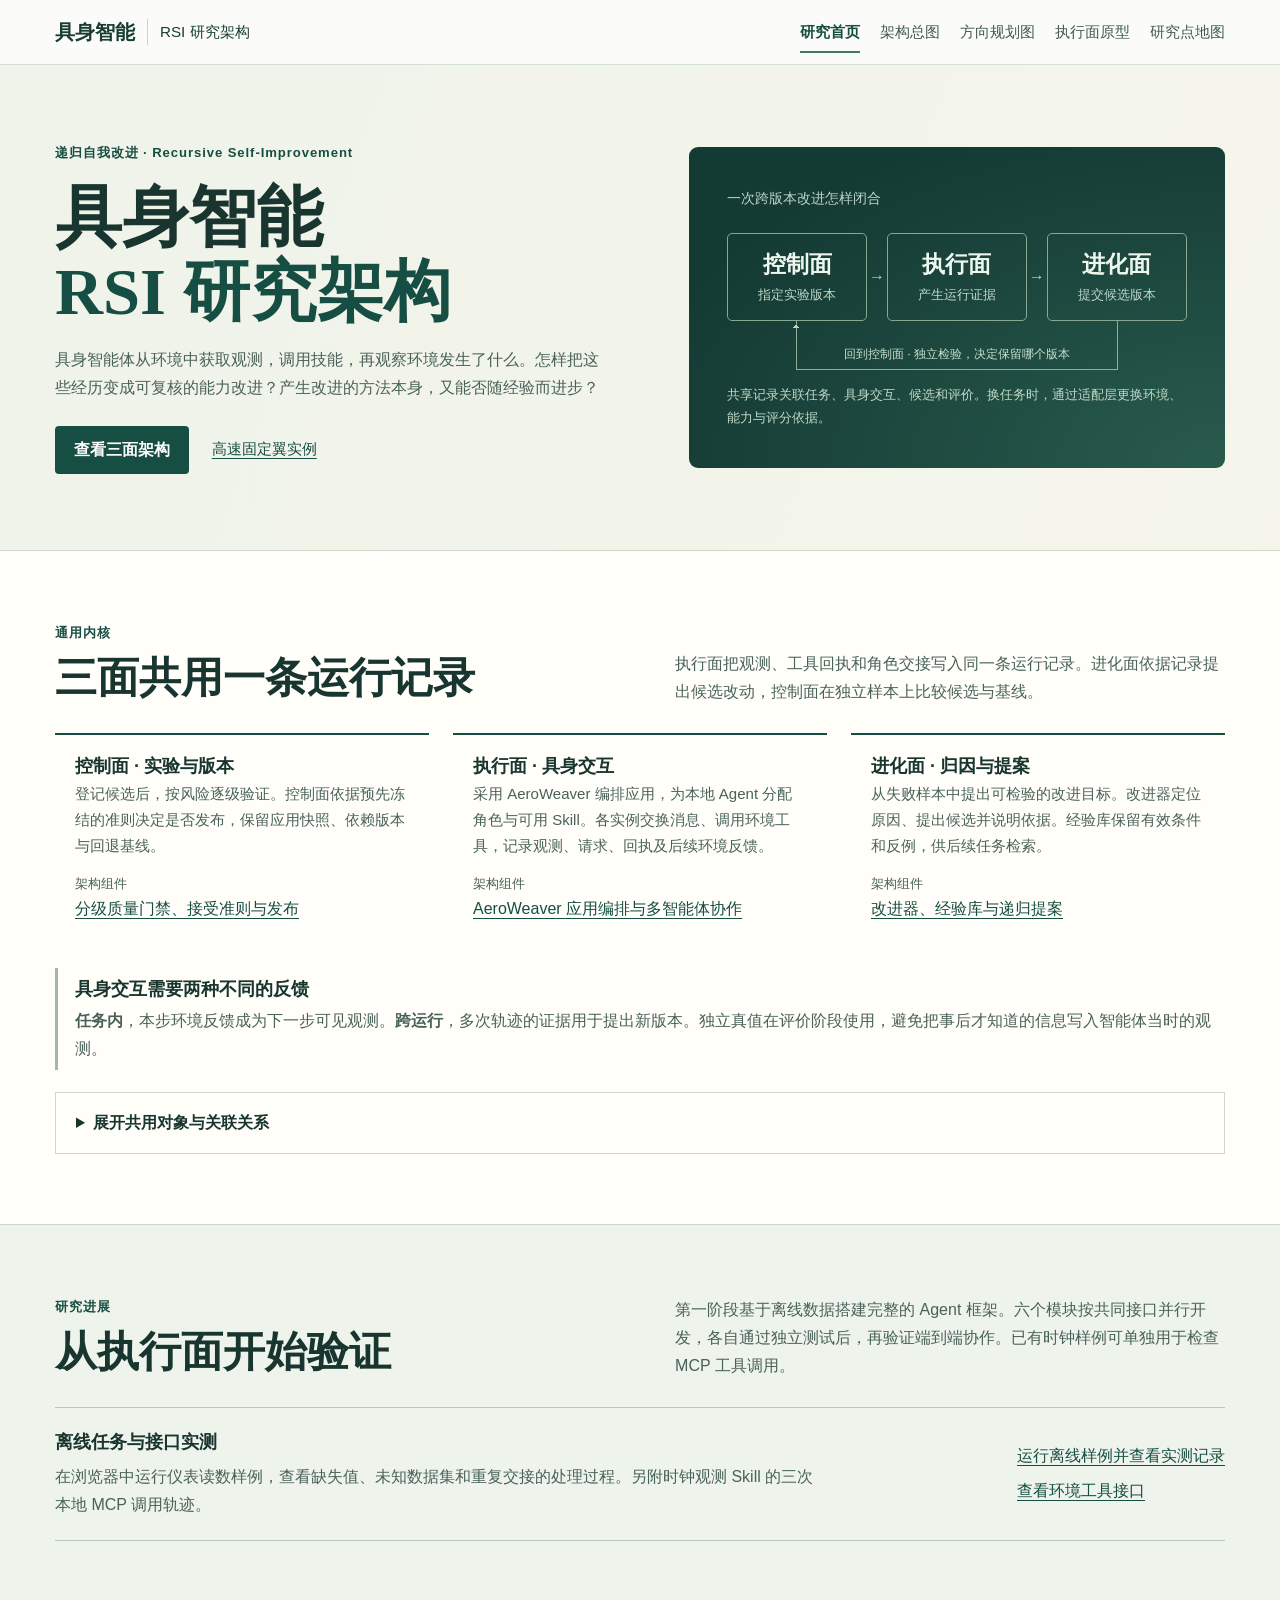
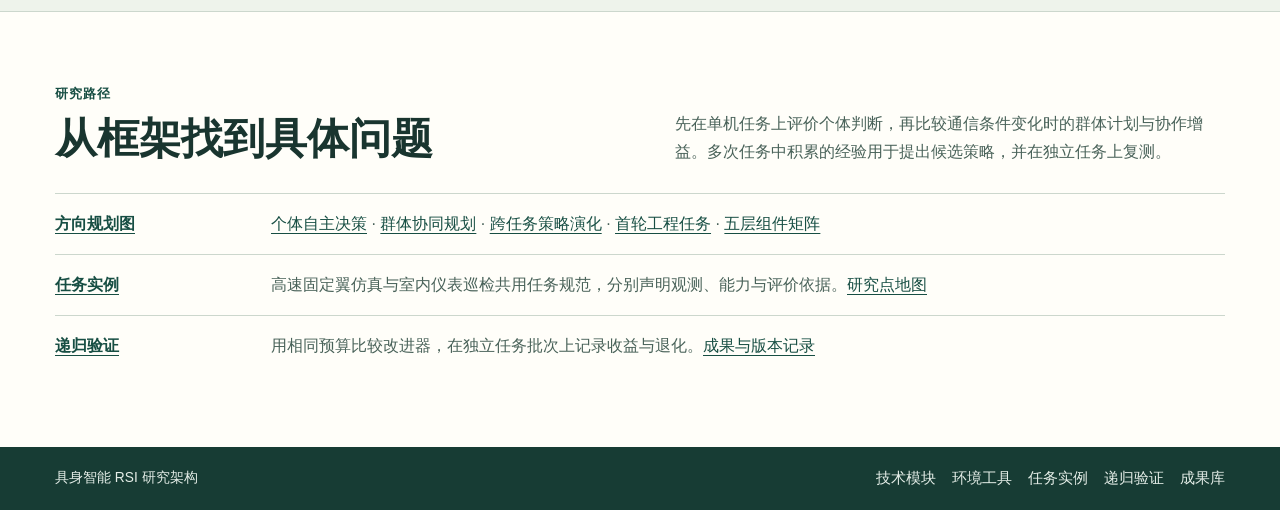
==== commit 723ffdab: "Align research tracks around individual decisions, collaboration and evolution" ====
--- a/index.html
+++ b/index.html
@@ -50,9 +50,9 @@
   <div class="home-result-links"><a href="./execution.html">运行离线样例并查看实测记录</a><a href="./environment.html">查看环境工具接口</a></div></div>
 </div></section>
 <section class="wrap section home-index"><div class="section-head"><div><p class="kicker">研究路径</p><h2>从框架找到具体问题</h2></div>
-<p>三个研究方向共用同一批任务。跨尺度模型提供状态描述，分层决策产生交互记录，协作度量比较版本收益，为下一轮改进提供依据。</p></div>
+<p>先在单机任务上评价个体判断，再比较通信条件变化时的群体计划与协作增益。多次任务中积累的经验用于提出候选策略，并在独立任务上复测。</p></div>
 <dl class="home-rows">
-  <div><dt><a href="./directions.html">方向规划图</a></dt><dd><a href="./directions.html#question-state">跨尺度模型</a> · <a href="./directions.html#question-coordination">协作增益</a> · <a href="./directions.html#question-transfer">分层决策与演化</a> · <a href="./directions.html#execution-work">首轮工程任务</a> · <a href="./directions.html#plan-caption">五层组件矩阵</a></dd></div>
+  <div><dt><a href="./directions.html">方向规划图</a></dt><dd><a href="./directions.html#question-state">个体自主决策</a> · <a href="./directions.html#question-coordination">群体协同规划</a> · <a href="./directions.html#question-transfer">跨任务策略演化</a> · <a href="./directions.html#execution-work">首轮工程任务</a> · <a href="./directions.html#plan-caption">五层组件矩阵</a></dd></div>
   <div><dt><a href="./cases.html">任务实例</a></dt><dd>高速固定翼仿真与室内仪表巡检共用任务规范，分别声明观测、能力与评价依据。<a href="./topics.html">研究点地图</a></dd></div>
   <div><dt><a href="./recursion.html">递归验证</a></dt><dd>用相同预算比较改进器，在独立任务批次上记录收益与退化。<a href="./assets.html">成果与版本记录</a></dd></div>
 </dl></section>
